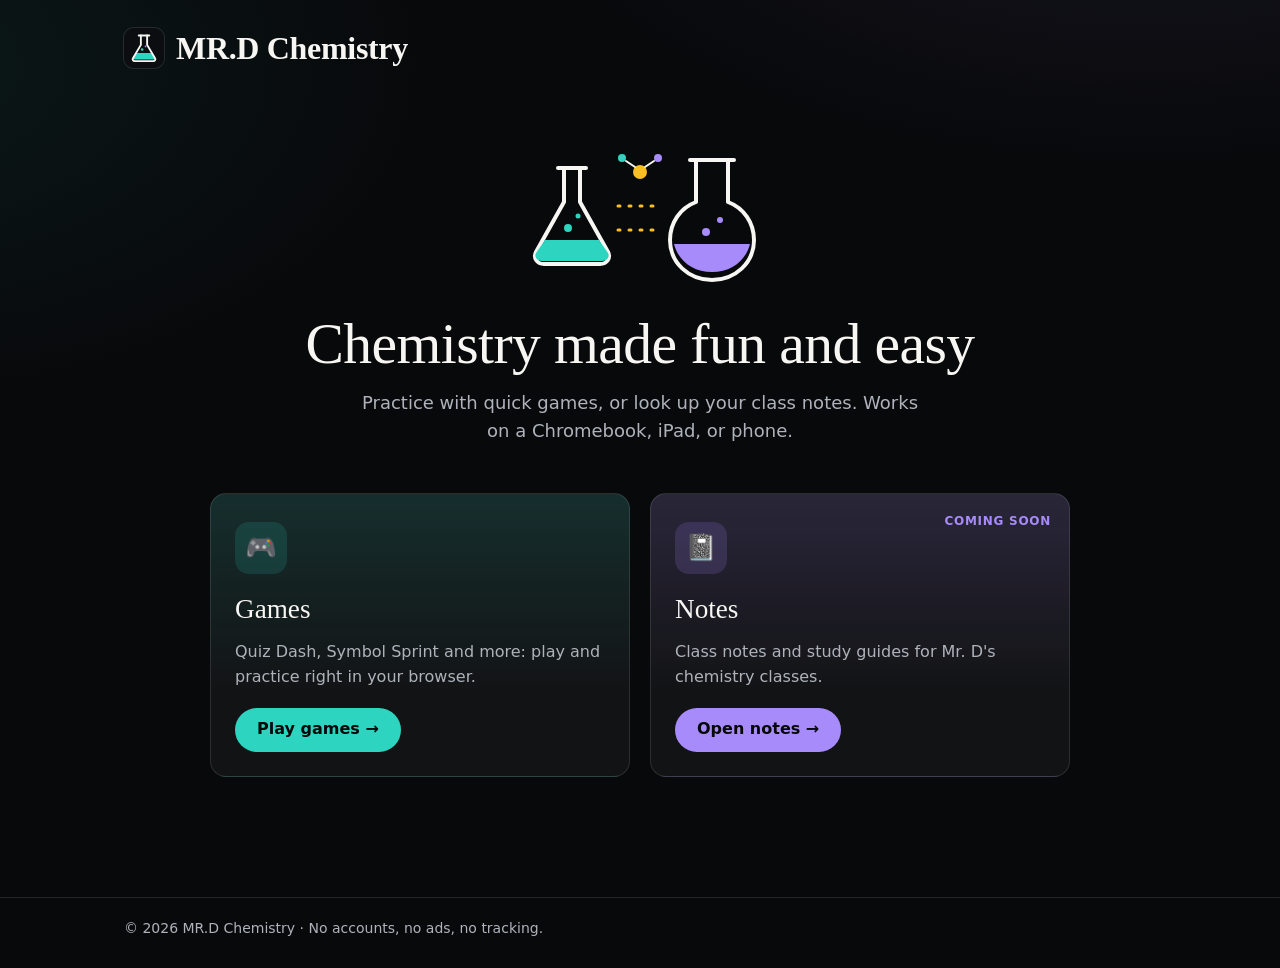
==== index.html @ c477f2f8 "Add mrdchemistry.com homepage with Games and Notes buttons Replaces the GoDaddy free site: same "Che" ====
<!doctype html>
<html lang="en">
<head>
  <meta charset="utf-8">
  <meta name="viewport" content="width=device-width, initial-scale=1">
  <meta http-equiv="Content-Security-Policy" content="default-src 'self'; script-src 'none'; style-src 'self'; img-src 'self'; font-src 'none'; connect-src 'none'; object-src 'none'; base-uri 'none'; form-action 'none'">
  <title>MR.D Chemistry</title>
  <meta name="description" content="MR.D Chemistry — chemistry made fun and easy. Practice games and class notes for Mr. D's students.">
  <meta name="theme-color" content="#08090b">
  <link rel="icon" href="assets/favicon.svg" type="image/svg+xml">
  <link rel="stylesheet" href="assets/site.css">
  <link rel="stylesheet" href="assets/home.css">
</head>
<body>
  <header class="site-header">
    <div class="wrap site-header-inner">
      <h1 class="brand">
        <img class="brand-mark" src="assets/favicon.svg" alt="" width="40" height="40">
        <span>MR.D Chemistry</span>
      </h1>
    </div>
  </header>

  <main id="main" class="wrap">
    <section class="hero" aria-labelledby="hero-title">
      <img class="hero-art" src="assets/hero.svg" alt="" width="280" height="160">
      <h2 id="hero-title">Chemistry made fun and easy</h2>
      <p class="lead">Practice with quick games, or look up your class notes. Works on a Chromebook, iPad, or phone.</p>
    </section>

    <ul class="paths" aria-label="Choose where to go">
      <li>
        <a class="path path--games" href="https://games.mrdchemistry.com/">
          <span class="path-icon" aria-hidden="true">🎮</span>
          <span class="path-title">Games</span>
          <span class="path-blurb">Quiz Dash, Symbol Sprint and more: play and practice right in your browser.</span>
          <span class="path-cta" aria-hidden="true">Play games →</span>
        </a>
      </li>
      <li>
        <a class="path path--notes" href="https://notes.mrdchemistry.com/">
          <span class="path-tag">Coming soon</span>
          <span class="path-icon" aria-hidden="true">📓</span>
          <span class="path-title">Notes</span>
          <span class="path-blurb">Class notes and study guides for Mr. D's chemistry classes.</span>
          <span class="path-cta" aria-hidden="true">Open notes →</span>
        </a>
      </li>
    </ul>
  </main>

  <footer class="site-footer">
    <div class="wrap">
      <p>© 2026 MR.D Chemistry · No accounts, no ads, no tracking.</p>
    </div>
  </footer>
</body>
</html>
---- assets/site.css ----
/*
  Mr. D's Chemistry Games — shared styles
  Used by the home page and every game page.
  Colours live in the :root block below; change them there and the whole site follows.
*/

:root {
  color-scheme: dark;

  /* Surfaces */
  --bg: #08090b;
  --bg-raised: #111418;
  --glass: rgba(255, 255, 255, 0.045);
  --glass-strong: rgba(255, 255, 255, 0.075);
  --line: rgba(255, 255, 255, 0.11);
  --line-strong: rgba(255, 255, 255, 0.2);

  /* Text */
  --text: #f7f6f3;
  --muted: #aeb3bb;
  --on-accent: #06080a;

  /* Chemistry accents */
  --teal: #2dd4bf;
  --teal-soft: rgba(45, 212, 191, 0.14);
  --amber: #fbbf24;
  --amber-soft: rgba(251, 191, 36, 0.14);
  --violet: #a78bfa;
  --violet-soft: rgba(167, 139, 250, 0.16);

  /* Feedback */
  --good: #34d399;
  --good-soft: rgba(52, 211, 153, 0.16);
  --bad: #fb7185;
  --bad-soft: rgba(251, 113, 133, 0.16);
  --focus: #fde68a;

  /* Shape and type */
  --radius: 16px;
  --radius-sm: 10px;
  --gutter: 16px;
  --maxw: 1080px;
  --serif: Georgia, "Times New Roman", Times, serif;
  --sans: system-ui, -apple-system, "Segoe UI", Roboto, "Helvetica Neue", Arial, sans-serif;
}

*,
*::before,
*::after {
  box-sizing: border-box;
}

[hidden] {
  display: none !important;
}

html {
  -webkit-text-size-adjust: 100%;
  text-size-adjust: 100%;
}

body {
  margin: 0;
  min-height: 100vh;
  min-height: 100svh; /* phones/iPads: the height with the browser toolbar showing, so short pages don't scroll */
  display: flex;
  flex-direction: column;
  background-color: var(--bg);
  background-image:
    radial-gradient(60rem 32rem at 90% -12rem, rgba(167, 139, 250, 0.10), transparent 70%),
    radial-gradient(50rem 30rem at -10% 4rem, rgba(45, 212, 191, 0.08), transparent 70%);
  background-repeat: no-repeat;
  color: var(--text);
  font-family: var(--sans);
  font-size: 1rem;
  line-height: 1.55;
  overflow-wrap: break-word;
}

h1,
h2,
h3 {
  font-family: var(--serif);
  font-weight: 700;
  line-height: 1.15;
  letter-spacing: -0.01em;
  margin: 0 0 0.5em;
}

p {
  margin: 0 0 1em;
}

a {
  color: var(--teal);
  text-underline-offset: 0.18em;
}

a:hover {
  color: #5eead4;
}

img,
svg {
  max-width: 100%;
}

:focus-visible {
  outline: 3px solid var(--focus);
  outline-offset: 3px;
}

.sr-only {
  position: absolute !important;
  width: 1px;
  height: 1px;
  padding: 0;
  margin: -1px;
  overflow: hidden;
  clip: rect(0, 0, 0, 0);
  white-space: nowrap;
  border: 0;
}

.wrap {
  width: 100%;
  max-width: var(--maxw);
  margin-left: auto;
  margin-right: auto;
  padding-left: var(--gutter);
  padding-right: var(--gutter);
}

/* ---------- Header ---------- */

.site-header {
  padding: 20px 0 8px;
}

.site-header-inner {
  display: flex;
  flex-wrap: wrap;
  align-items: center;
  justify-content: space-between;
  gap: 8px 20px;
}

.brand {
  display: flex;
  align-items: center;
  gap: 12px;
  margin: 0;
  font-family: var(--serif);
  font-size: clamp(1.4rem, 1.1rem + 1.6vw, 2rem);
  font-weight: 700;
  line-height: 1.15;
  color: var(--text);
  text-decoration: none;
}

.brand-mark {
  flex: none;
  width: 40px;
  height: 40px;
  border-radius: 10px;
  box-shadow: 0 0 0 1px var(--line);
}

.brand--small {
  font-size: 1rem;
  gap: 8px;
}

.brand--small .brand-mark {
  width: 28px;
  height: 28px;
  border-radius: 7px;
}

.header-link {
  display: inline-flex;
  align-items: center;
  min-height: 44px;
  font-size: 0.9375rem;
  color: var(--muted);
  text-decoration: none;
}

.header-link:hover {
  color: var(--text);
  text-decoration: underline;
}

/* ---------- Main + intro ---------- */

main {
  flex: 1 0 auto;
}

.intro {
  padding: 20px 0 28px;
  max-width: 40rem;
}

.eyebrow {
  margin: 0 0 6px;
  font-size: 0.8125rem;
  font-weight: 600;
  letter-spacing: 0.12em;
  text-transform: uppercase;
  color: var(--amber);
}

.lead {
  font-size: 1.125rem;
  color: var(--muted);
  margin: 0;
}

/* ---------- Buttons ---------- */

.btn {
  display: inline-flex;
  align-items: center;
  justify-content: center;
  gap: 8px;
  min-height: 44px;
  padding: 10px 20px;
  border: 1px solid transparent;
  border-radius: 999px;
  font: inherit;
  font-weight: 700;
  line-height: 1.2;
  text-align: center;
  text-decoration: none;
  cursor: pointer;
  touch-action: manipulation;
  -webkit-tap-highlight-color: transparent;
  transition: background-color 0.15s ease, border-color 0.15s ease, color 0.15s ease, transform 0.08s ease;
}

.btn:active {
  transform: translateY(1px);
}

.btn-primary {
  background: var(--teal);
  color: var(--on-accent);
}

.btn-primary:hover {
  background: #5eead4;
  color: var(--on-accent);
}

.btn-ghost {
  background: var(--glass);
  border-color: var(--line-strong);
  color: var(--text);
}

.btn-ghost:hover {
  background: var(--glass-strong);
  border-color: rgba(255, 255, 255, 0.35);
  color: var(--text);
}

.btn-lg {
  min-height: 52px;
  padding: 12px 32px;
  font-size: 1.125rem;
}

.btn-sm {
  min-height: 36px;
  padding: 6px 14px;
  font-size: 0.875rem;
}

/* ---------- Glass panel (shared by cards and games) ---------- */

.panel {
  position: relative;
  background:
    linear-gradient(180deg, rgba(255, 255, 255, 0.06), rgba(255, 255, 255, 0.02) 40%, rgba(255, 255, 255, 0.015));
  border: 1px solid var(--line);
  border-radius: var(--radius);
  box-shadow: inset 0 1px 0 rgba(255, 255, 255, 0.06), 0 18px 40px rgba(0, 0, 0, 0.35);
}

/* ---------- Game cards (home page) ---------- */

.game-grid {
  list-style: none;
  margin: 0;
  padding: 0;
  display: grid;
  grid-template-columns: repeat(auto-fill, minmax(min(100%, 260px), 1fr));
  gap: 16px;
}

.card {
  --accent: var(--teal);
  --accent-soft: var(--teal-soft);
  position: relative;
  display: flex;
  flex-direction: column;
  gap: 12px;
  padding: 20px;
  overflow: hidden;
  background:
    radial-gradient(120% 70% at 50% 125%, var(--accent-soft), transparent 70%),
    linear-gradient(180deg, rgba(255, 255, 255, 0.06), rgba(255, 255, 255, 0.015));
  border: 1px solid var(--line);
  border-radius: var(--radius);
  box-shadow: inset 0 1px 0 rgba(255, 255, 255, 0.06), 0 14px 32px rgba(0, 0, 0, 0.3);
  transition: border-color 0.2s ease, transform 0.2s ease;
}

/* thin "meniscus" line of colour along the top edge */
.card::before {
  content: "";
  position: absolute;
  top: 0;
  left: 20px;
  right: 20px;
  height: 2px;
  border-radius: 2px;
  background: linear-gradient(90deg, transparent, var(--accent), transparent);
  opacity: 0.7;
}

.card[data-accent="amber"] {
  --accent: var(--amber);
  --accent-soft: var(--amber-soft);
}

.card[data-accent="violet"] {
  --accent: var(--violet);
  --accent-soft: var(--violet-soft);
}

.card-icon {
  display: grid;
  place-items: center;
  width: 52px;
  height: 52px;
  border-radius: 14px;
  background: var(--accent-soft);
  border: 1px solid var(--line-strong);
  font-size: 28px;
  line-height: 1;
}

.card-title {
  margin: 4px 0 0;
  font-size: 1.375rem;
}

.card-blurb {
  margin: 0;
  color: var(--muted);
}

.card-actions {
  margin-top: auto;
  padding-top: 8px;
}

.card .btn-play {
  background: var(--accent);
  color: var(--on-accent);
}

/* Only on devices that really hover (mouse/trackpad): phones and iPads keep
   :hover stuck on whatever was tapped last. */
@media (hover: hover) {
  .card[data-status="ready"]:hover {
    border-color: var(--accent);
    transform: translateY(-2px);
  }

  .card .btn-play:hover {
    background: var(--text);
    color: var(--on-accent);
  }
}

/* No transform while pressed: a transform would shrink the card-sized ::after
   overlay below down to the button mid-click, so clicks on the card body would
   be lost. Show the press with a shadow instead. */
.card .btn-play:active {
  transform: none;
  box-shadow: inset 0 2px 6px rgba(0, 0, 0, 0.35);
}

/* make the whole card tappable, while the Play link stays the one real link */
.card .btn-play::after {
  content: "";
  position: absolute;
  top: 0;
  right: 0;
  bottom: 0;
  left: 0;
  border-radius: var(--radius);
}

.card[data-status="coming-soon"] .card-icon {
  filter: grayscale(0.6);
  opacity: 0.85;
}

.badge {
  display: inline-flex;
  align-items: center;
  min-height: 36px;
  padding: 6px 14px;
  border: 1px dashed var(--line-strong);
  border-radius: 999px;
  font-size: 0.875rem;
  font-weight: 600;
  color: var(--muted);
}

.notice {
  padding: 20px;
  color: var(--muted);
}

/* ---------- Footer ---------- */

.site-footer {
  margin-top: 56px;
  border-top: 1px solid var(--line);
  padding: 20px 0 28px;
  font-size: 0.875rem;
  color: var(--muted);
}

.site-footer p {
  margin: 0;
}

kbd {
  display: inline-block;
  min-width: 1.6em;
  padding: 0 0.35em;
  border: 1px solid var(--line-strong);
  border-bottom-width: 2px;
  border-radius: 5px;
  background: var(--glass);
  font-family: var(--sans);
  font-size: 0.85em;
  line-height: 1.5;
  text-align: center;
}

@media (min-width: 720px) {
  :root {
    --gutter: 24px;
  }

  .site-header {
    padding-top: 28px;
  }

  .intro {
    padding: 28px 0 36px;
  }
}

@media (prefers-reduced-motion: reduce) {
  *,
  *::before,
  *::after {
    animation-duration: 0.01ms !important;
    animation-iteration-count: 1 !important;
    transition-duration: 0.01ms !important;
    scroll-behavior: auto !important;
  }

  .card[data-status="ready"]:hover,
  .btn:active {
    transform: none;
  }
}
---- assets/home.css ----
/* mrdchemistry.com landing page — layered on top of the shared site.css */

.hero {
  position: relative;
  padding: 56px 0 40px;
  text-align: center;
}
.hero-art {
  display: block;
  width: min(280px, 70vw);
  height: auto;
  margin: 0 auto 20px;
}
.hero h2 {
  font-family: var(--serif);
  font-weight: 400;
  font-size: clamp(2.2rem, 7vw, 3.6rem);
  line-height: 1.1;
  margin: 0 0 14px;
}
.hero .lead {
  max-width: 560px;
  margin: 0 auto;
}

.paths {
  display: grid;
  grid-template-columns: repeat(auto-fit, minmax(min(100%, 300px), 1fr));
  gap: 20px;
  max-width: 860px;
  margin: 8px auto 64px;
  padding: 0;
  list-style: none;
}
.path {
  --accent: var(--teal);
  --accent-soft: var(--teal-soft);
  position: relative;
  display: flex;
  flex-direction: column;
  gap: 10px;
  padding: 28px 24px 24px;
  border-radius: var(--radius);
  border: 1px solid var(--line);
  background: linear-gradient(180deg, var(--accent-soft), transparent 70%), var(--glass);
  color: var(--text);
  text-decoration: none;
  transition: border-color 0.15s ease, transform 0.15s ease;
}
.path--notes { --accent: var(--violet); --accent-soft: var(--violet-soft); }
.path-icon {
  display: grid;
  place-items: center;
  width: 52px;
  height: 52px;
  border-radius: 14px;
  background: var(--accent-soft);
  font-size: 1.6rem;
}
.path-title {
  font-family: var(--serif);
  font-size: 1.7rem;
  margin: 4px 0 0;
}
.path-blurb {
  color: var(--muted);
  margin: 0;
  line-height: 1.55;
}
.path-cta {
  display: inline-flex;
  align-items: center;
  align-self: flex-start;
  min-height: 44px;
  margin-top: 8px;
  padding: 0 22px;
  border-radius: 999px;
  background: var(--accent);
  color: var(--on-accent);
  font-weight: 700;
}
.path-tag {
  position: absolute;
  top: 18px;
  right: 18px;
  font-size: 0.75rem;
  font-weight: 700;
  letter-spacing: 0.06em;
  text-transform: uppercase;
  color: var(--accent);
}
.path:focus-visible { outline: 3px solid var(--focus); outline-offset: 4px; }
@media (hover: hover) {
  .path:hover { border-color: var(--accent); transform: translateY(-2px); }
}
@media (prefers-reduced-motion: reduce) {
  .path, .path:hover { transition: none; transform: none; }
}
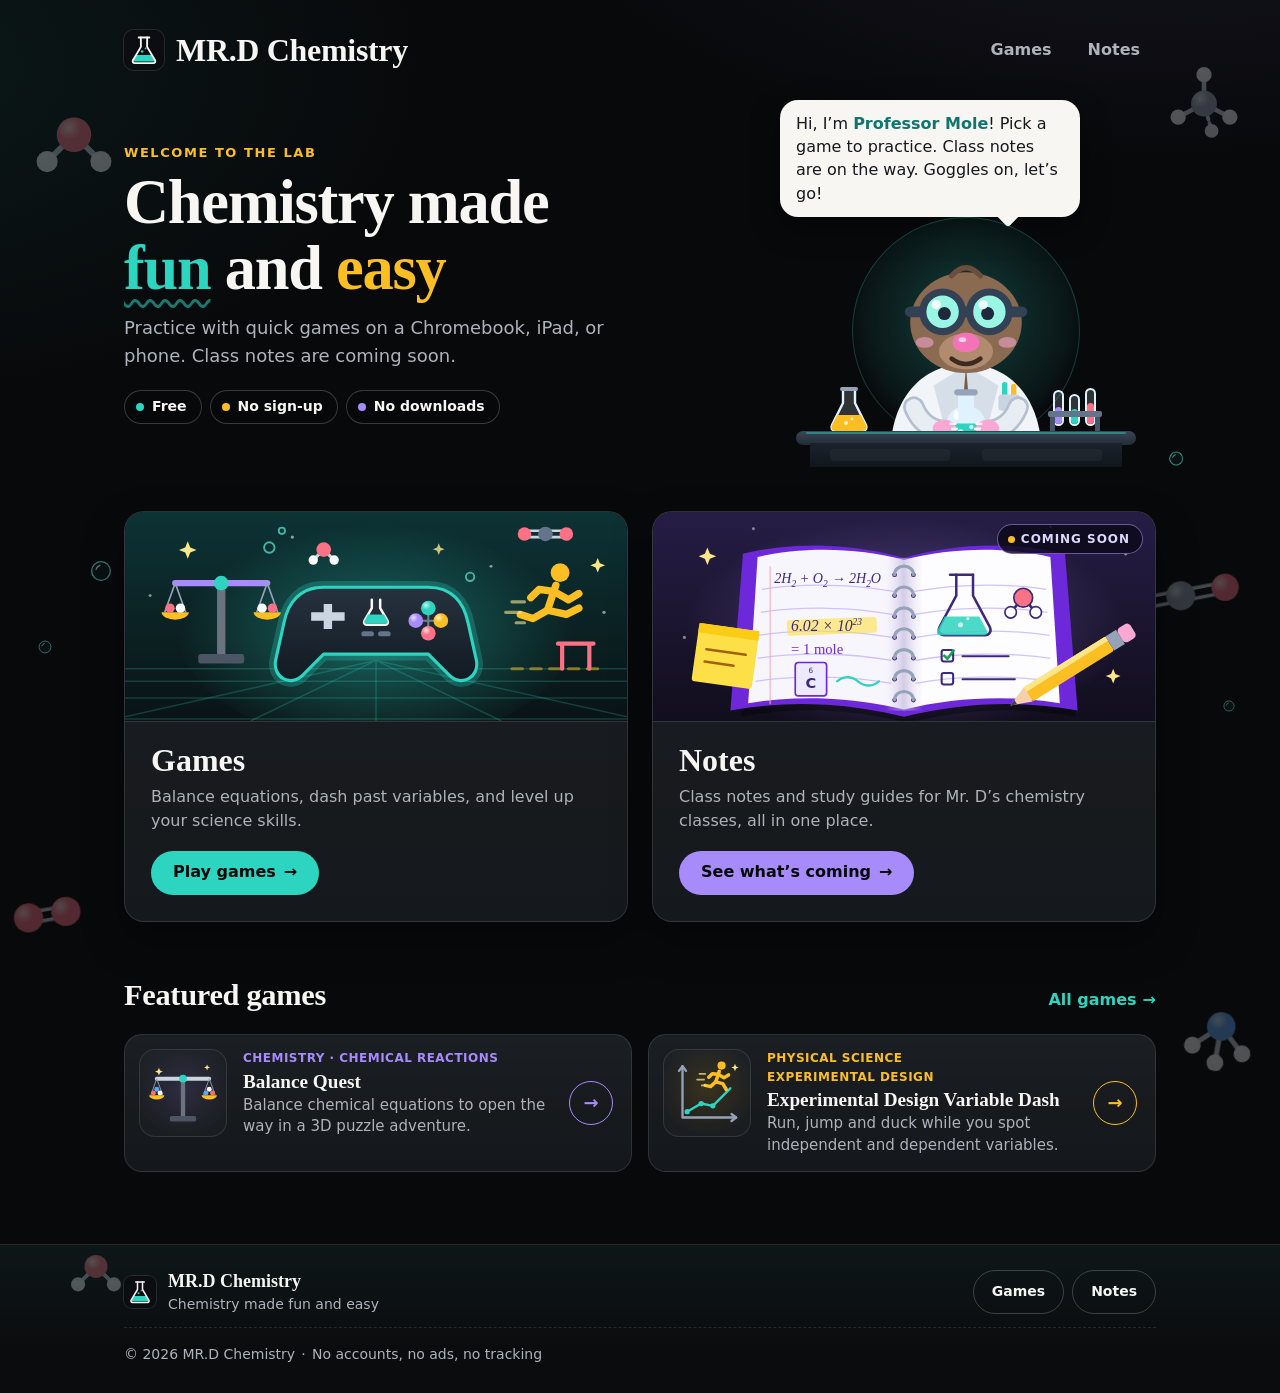
==== commit 4ad02b13: "Redesign homepage in a lively lab style Professor Mole as the site mascot with a welcome speech bubb" ====
--- a/index.html
+++ b/index.html
@@ -7,51 +7,185 @@
   <title>MR.D Chemistry</title>
   <meta name="description" content="MR.D Chemistry — chemistry made fun and easy. Practice games and class notes for Mr. D's students.">
   <meta name="theme-color" content="#08090b">
+  <meta name="color-scheme" content="dark">
   <link rel="icon" href="assets/favicon.svg" type="image/svg+xml">
   <link rel="stylesheet" href="assets/site.css">
   <link rel="stylesheet" href="assets/home.css">
 </head>
-<body>
+<body class="home">
+  <!-- Floating molecules and bubbles. Pure decoration: drawn once here, moved by CSS (assets/home.css). -->
+  <div class="lab-bg" aria-hidden="true">
+    <svg class="sprite" width="0" height="0" focusable="false">
+      <defs>
+        <radialGradient id="shine" cx="0.35" cy="0.3" r="0.7">
+          <stop offset="0" stop-color="#fff" stop-opacity="0.7"/>
+          <stop offset="0.5" stop-color="#fff" stop-opacity="0"/>
+        </radialGradient>
+        <symbol id="mol-h2o" viewBox="0 0 100 80">
+          <path d="M50 32 22 60M50 32l28 28" stroke="#cbd5e1" stroke-width="6" stroke-linecap="round"/>
+          <circle cx="50" cy="32" r="18" fill="#fb7185"/>
+          <circle cx="22" cy="60" r="11" fill="#f1f5f9"/>
+          <circle cx="78" cy="60" r="11" fill="#f1f5f9"/>
+          <g fill="url(#shine)"><circle cx="50" cy="32" r="18"/><circle cx="22" cy="60" r="11"/><circle cx="78" cy="60" r="11"/></g>
+        </symbol>
+        <symbol id="mol-co2" viewBox="0 0 150 50">
+          <path d="M22 19h106M22 31h106" stroke="#cbd5e1" stroke-width="4" stroke-linecap="round"/>
+          <circle cx="22" cy="25" r="16" fill="#fb7185"/>
+          <circle cx="75" cy="25" r="17" fill="#94a3b8"/>
+          <circle cx="128" cy="25" r="16" fill="#fb7185"/>
+          <g fill="url(#shine)"><circle cx="22" cy="25" r="16"/><circle cx="75" cy="25" r="17"/><circle cx="128" cy="25" r="16"/></g>
+        </symbol>
+        <symbol id="mol-ch4" viewBox="0 0 100 100">
+          <path d="M50 52V14M50 52 16 70M50 52l34 18" stroke="#cbd5e1" stroke-width="6" stroke-linecap="round"/>
+          <path d="M50 52l10 36" stroke="#cbd5e1" stroke-width="5" stroke-linecap="round" stroke-dasharray="4 5"/>
+          <circle cx="50" cy="52" r="17" fill="#94a3b8"/>
+          <circle cx="50" cy="14" r="10" fill="#f1f5f9"/>
+          <circle cx="16" cy="70" r="10" fill="#f1f5f9"/>
+          <circle cx="84" cy="70" r="10" fill="#f1f5f9"/>
+          <circle cx="60" cy="88" r="9" fill="#e2e8f0"/>
+          <g fill="url(#shine)"><circle cx="50" cy="52" r="17"/><circle cx="50" cy="14" r="10"/><circle cx="16" cy="70" r="10"/><circle cx="84" cy="70" r="10"/></g>
+        </symbol>
+        <symbol id="mol-o2" viewBox="0 0 100 50">
+          <path d="M30 19h40M30 31h40" stroke="#cbd5e1" stroke-width="4" stroke-linecap="round"/>
+          <circle cx="28" cy="25" r="17" fill="#fb7185"/>
+          <circle cx="72" cy="25" r="17" fill="#fb7185"/>
+          <g fill="url(#shine)"><circle cx="28" cy="25" r="17"/><circle cx="72" cy="25" r="17"/></g>
+        </symbol>
+        <symbol id="mol-nh3" viewBox="0 0 100 90">
+          <path d="M50 36 20 64M50 36v44M50 36l30 28" stroke="#cbd5e1" stroke-width="6" stroke-linecap="round"/>
+          <circle cx="50" cy="36" r="17" fill="#60a5fa"/>
+          <circle cx="20" cy="64" r="10" fill="#f1f5f9"/>
+          <circle cx="50" cy="80" r="10" fill="#f1f5f9"/>
+          <circle cx="80" cy="64" r="10" fill="#f1f5f9"/>
+          <g fill="url(#shine)"><circle cx="50" cy="36" r="17"/><circle cx="20" cy="64" r="10"/><circle cx="50" cy="80" r="10"/><circle cx="80" cy="64" r="10"/></g>
+        </symbol>
+        <symbol id="fizz" viewBox="0 0 40 40">
+          <circle cx="20" cy="20" r="17" fill="#2dd4bf" fill-opacity="0.08" stroke="#5eead4" stroke-width="2.5"/>
+          <path d="M11 17a10 10 0 0 1 7-7" fill="none" stroke="#fff" stroke-opacity="0.8" stroke-width="2.5" stroke-linecap="round"/>
+        </symbol>
+      </defs>
+    </svg>
+    <svg class="mol mol-1" viewBox="0 0 100 80"><use href="#mol-h2o"/></svg>
+    <svg class="mol mol-2" viewBox="0 0 150 50"><use href="#mol-co2"/></svg>
+    <svg class="mol mol-3" viewBox="0 0 100 100"><use href="#mol-ch4"/></svg>
+    <svg class="mol mol-4" viewBox="0 0 100 50"><use href="#mol-o2"/></svg>
+    <svg class="mol mol-5" viewBox="0 0 100 90"><use href="#mol-nh3"/></svg>
+    <svg class="mol mol-6" viewBox="0 0 100 80"><use href="#mol-h2o"/></svg>
+    <svg class="fizz fizz-1" viewBox="0 0 40 40"><use href="#fizz"/></svg>
+    <svg class="fizz fizz-2" viewBox="0 0 40 40"><use href="#fizz"/></svg>
+    <svg class="fizz fizz-3" viewBox="0 0 40 40"><use href="#fizz"/></svg>
+    <svg class="fizz fizz-4" viewBox="0 0 40 40"><use href="#fizz"/></svg>
+    <svg class="fizz fizz-5" viewBox="0 0 40 40"><use href="#fizz"/></svg>
+  </div>
+
   <header class="site-header">
     <div class="wrap site-header-inner">
       <h1 class="brand">
         <img class="brand-mark" src="assets/favicon.svg" alt="" width="40" height="40">
         <span>MR.D Chemistry</span>
       </h1>
+      <nav class="top-nav" aria-label="Site">
+        <a href="https://games.mrdchemistry.com/">Games</a>
+        <a href="https://notes.mrdchemistry.com/">Notes</a>
+      </nav>
     </div>
   </header>
 
   <main id="main" class="wrap">
     <section class="hero" aria-labelledby="hero-title">
-      <img class="hero-art" src="assets/hero.svg" alt="" width="280" height="160">
-      <h2 id="hero-title">Chemistry made fun and easy</h2>
-      <p class="lead">Practice with quick games, or look up your class notes. Works on a Chromebook, iPad, or phone.</p>
+      <div class="hero-text">
+        <p class="eyebrow">Welcome to the lab</p>
+        <h2 id="hero-title">Chemistry made <span class="fun">fun</span> and <span class="easy">easy</span></h2>
+        <p class="lead">Practice with quick games on a Chromebook, iPad, or phone. Class notes are coming soon.</p>
+        <ul class="chips" aria-label="Good to know">
+          <li>Free</li>
+          <li>No sign-up</li>
+          <li>No downloads</li>
+        </ul>
+      </div>
+
+      <figure class="mascot">
+        <figcaption class="say">
+          Hi, I’m <strong>Professor Mole</strong>! Pick a game to practice. Class notes are on the way. Goggles on, let’s go!
+        </figcaption>
+        <div class="mascot-stage">
+          <img class="mole" src="assets/professor-mole.svg" alt="Professor Mole, a friendly mole in lab goggles and a lab coat, holding a flask" width="120" height="120">
+          <img class="bench" src="assets/lab-bench.svg" alt="" width="340" height="84">
+        </div>
+      </figure>
     </section>
 
-    <ul class="paths" aria-label="Choose where to go">
+    <ul class="doors" aria-label="Where to next?">
       <li>
-        <a class="path path--games" href="https://games.mrdchemistry.com/">
-          <span class="path-icon" aria-hidden="true">🎮</span>
-          <span class="path-title">Games</span>
-          <span class="path-blurb">Quiz Dash, Symbol Sprint and more: play and practice right in your browser.</span>
-          <span class="path-cta" aria-hidden="true">Play games →</span>
+        <a class="door door--games" href="https://games.mrdchemistry.com/">
+          <span class="door-cover">
+            <img src="assets/cover-games.svg" alt="" width="480" height="200">
+          </span>
+          <span class="door-body">
+            <span class="door-title">Games</span>
+            <span class="door-blurb">Balance equations, dash past variables, and level up your science skills.</span>
+            <span class="door-cta" aria-hidden="true">Play games <span class="arrow">→</span></span>
+          </span>
         </a>
       </li>
       <li>
-        <a class="path path--notes" href="https://notes.mrdchemistry.com/">
-          <span class="path-tag">Coming soon</span>
-          <span class="path-icon" aria-hidden="true">📓</span>
-          <span class="path-title">Notes</span>
-          <span class="path-blurb">Class notes and study guides for Mr. D's chemistry classes.</span>
-          <span class="path-cta" aria-hidden="true">Open notes →</span>
+        <a class="door door--notes" href="https://notes.mrdchemistry.com/">
+          <span class="door-cover">
+            <img src="assets/cover-notes.svg" alt="" width="480" height="200">
+            <span class="door-tag">Coming soon</span>
+          </span>
+          <span class="door-body">
+            <span class="door-title">Notes</span>
+            <span class="door-blurb">Class notes and study guides for Mr. D’s chemistry classes, all in one place.</span>
+            <span class="door-cta" aria-hidden="true">See what’s coming <span class="arrow">→</span></span>
+          </span>
         </a>
       </li>
     </ul>
+
+    <section class="featured" aria-labelledby="featured-title">
+      <div class="featured-head">
+        <h2 id="featured-title">Featured games</h2>
+        <a class="see-all" href="https://games.mrdchemistry.com/">All games <span aria-hidden="true">→</span></a>
+      </div>
+      <ul class="feature-list">
+        <li>
+          <a class="feature feature--violet" href="https://games.mrdchemistry.com/games/balance-quest/">
+            <span class="feature-art"><img src="assets/great-scale.svg" alt="" width="128" height="120"></span>
+            <span class="feature-body">
+              <span class="feature-tag dot-list"><span>Chemistry</span><span>Chemical Reactions</span></span>
+              <span class="feature-title">Balance Quest</span>
+              <span class="feature-blurb">Balance chemical equations to open the way in a 3D puzzle adventure.</span>
+            </span>
+            <span class="feature-go" aria-hidden="true"><span class="arrow">→</span></span>
+          </a>
+        </li>
+        <li>
+          <a class="feature feature--amber" href="https://games.mrdchemistry.com/games/quiz-dash/">
+            <span class="feature-art"><img src="assets/variable-dash.svg" alt="" width="120" height="120"></span>
+            <span class="feature-body">
+              <span class="feature-tag dot-list"><span>Physical Science</span><span>Experimental Design</span></span>
+              <span class="feature-title">Experimental Design Variable Dash</span>
+              <span class="feature-blurb">Run, jump and duck while you spot independent and dependent variables.</span>
+            </span>
+            <span class="feature-go" aria-hidden="true"><span class="arrow">→</span></span>
+          </a>
+        </li>
+      </ul>
+    </section>
   </main>
 
   <footer class="site-footer">
-    <div class="wrap">
-      <p>© 2026 MR.D Chemistry · No accounts, no ads, no tracking.</p>
+    <div class="wrap footer-inner">
+      <p class="footer-brand">
+        <img class="brand-mark" src="assets/favicon.svg" alt="" width="32" height="32">
+        <span><strong>MR.D Chemistry</strong><br><span class="footer-tagline">Chemistry made fun and easy</span></span>
+      </p>
+      <nav class="footer-nav" aria-label="Footer">
+        <a href="https://games.mrdchemistry.com/">Games</a>
+        <a href="https://notes.mrdchemistry.com/">Notes</a>
+      </nav>
+      <p class="footer-legal dot-list"><span>© 2026 MR.D Chemistry</span><span>No accounts, no ads, no tracking</span></p>
     </div>
   </footer>
 </body>
--- a/assets/home.css
+++ b/assets/home.css
@@ -1,98 +1,1001 @@
-/* mrdchemistry.com landing page — layered on top of the shared site.css */
+/*
+  mrdchemistry.com landing page ("Lively Lab") — layered on top of the shared site.css.
+  Colours come from the tokens in site.css. Every animation here moves only
+  transform/opacity, and all of it switches off for prefers-reduced-motion.
+*/
+
+body.home {
+  position: relative;
+}
+
+.site-header,
+main,
+.site-footer {
+  position: relative;
+  z-index: 1;
+}
+
+/* ---------- Floating molecules + bubbles (behind everything) ---------- */
+
+.lab-bg {
+  position: absolute;
+  top: 0;
+  right: 0;
+  bottom: 0;
+  left: 0;
+  z-index: 0;
+  overflow: hidden;
+  pointer-events: none;
+}
+
+/* holds the shared <symbol>s; must not be display:none or the gradient breaks */
+.sprite {
+  position: absolute;
+  width: 0;
+  height: 0;
+  overflow: hidden;
+}
+
+.mol,
+.fizz {
+  position: absolute;
+  display: block;
+  height: auto;
+}
+
+.mol {
+  opacity: 0.3;
+  animation: drift-a 18s ease-in-out infinite;
+}
+
+.mol-1 { top: 104px; left: 2%; width: 96px; animation-duration: 19s; animation-delay: -4s; }
+.mol-2 { top: 560px; right: 1.5%; width: 128px; animation-name: drift-b; animation-duration: 23s; animation-delay: -9s; }
+.mol-3 { top: 64px; right: 3%; width: 76px; animation-name: drift-c; animation-duration: 21s; }
+.mol-4 { top: 880px; left: 1.5%; width: 86px; animation-name: drift-b; animation-duration: 17s; animation-delay: -6s; }
+.mol-5 { bottom: 300px; right: 2.5%; width: 84px; animation-duration: 25s; animation-delay: -12s; }
+.mol-6 { bottom: 96px; left: 5%; width: 64px; animation-name: drift-c; animation-duration: 20s; animation-delay: -3s; }
+
+.fizz {
+  width: 22px;
+  opacity: 0.5;
+  animation: rise 12s linear infinite;
+}
+
+.fizz-1 { top: 560px; left: 7%; animation-delay: -2s; }
+.fizz-2 { top: 640px; left: 3%; width: 14px; animation-duration: 10s; animation-delay: -7s; }
+.fizz-3 { top: 600px; right: 8%; width: 18px; animation-duration: 14s; animation-delay: -5s; }
+.fizz-4 { top: 700px; right: 3.5%; width: 12px; animation-duration: 9s; animation-delay: -1s; }
+.fizz-5 { top: 430px; right: 24%; width: 16px; animation-name: rise-short; animation-duration: 9s; animation-delay: -4s; }
+
+@keyframes drift-a {
+  0%, 100% { transform: translate(0, 0) rotate(0deg); }
+  50% { transform: translate(14px, -22px) rotate(10deg); }
+}
+
+@keyframes drift-b {
+  0%, 100% { transform: translate(0, 0) rotate(0deg); }
+  50% { transform: translate(-18px, 16px) rotate(-12deg); }
+}
+
+@keyframes drift-c {
+  0%, 100% { transform: translate(0, 0) rotate(0deg); }
+  33% { transform: translate(10px, 12px) rotate(7deg); }
+  66% { transform: translate(-8px, -12px) rotate(-6deg); }
+}
+
+@keyframes rise {
+  0% { transform: translate(0, 0) scale(0.7); opacity: 0; }
+  12% { opacity: 0.75; }
+  50% { transform: translate(10px, -210px) scale(0.9); }
+  85% { opacity: 0.55; }
+  100% { transform: translate(-4px, -420px) scale(1.1); opacity: 0; }
+}
+
+/* fizz from Professor Mole's bench: stops behind his speech bubble */
+@keyframes rise-short {
+  0% { transform: translate(0, 0) scale(0.7); opacity: 0; }
+  15% { opacity: 0.75; }
+  50% { transform: translate(-8px, -140px) scale(0.9); }
+  80% { opacity: 0.5; }
+  100% { transform: translate(4px, -280px) scale(1.05); opacity: 0; }
+}
+
+/* ---------- Header ---------- */
+
+.top-nav {
+  display: flex;
+  gap: 4px;
+}
+
+.top-nav a {
+  display: inline-flex;
+  align-items: center;
+  min-height: 44px;
+  padding: 0 16px;
+  border-radius: 999px;
+  color: var(--muted);
+  font-weight: 600;
+  text-decoration: none;
+}
+
+.top-nav a:hover {
+  color: var(--text);
+  background: var(--glass-strong);
+}
+
+/* ---------- Hero ---------- */
 
 .hero {
+  display: grid;
+  gap: 20px;
+  padding: 28px 0 32px;
+}
+
+.hero h2 {
+  margin: 0 0 14px;
+  font-size: clamp(2.3rem, 1.5rem + 3.4vw, 3.9rem);
+  line-height: 1.05;
+  letter-spacing: -0.02em;
+}
+
+.fun {
+  color: var(--teal);
+  text-decoration: underline wavy rgba(45, 212, 191, 0.55);
+  text-decoration-thickness: 3px;
+  text-underline-offset: 0.16em;
+}
+
+.easy {
+  color: var(--amber);
+}
+
+.hero .lead {
+  max-width: 34rem;
+  text-wrap: pretty;
+}
+
+.hero h2,
+.door-title,
+.feature-title {
+  text-wrap: balance;
+}
+
+.door-blurb,
+.feature-blurb {
+  text-wrap: pretty;
+}
+
+.chips {
+  display: flex;
+  flex-wrap: wrap;
+  gap: 8px;
+  margin: 20px 0 0;
+  padding: 0;
+  list-style: none;
+}
+
+.chips li {
+  display: inline-flex;
+  align-items: center;
+  gap: 8px;
+  padding: 5px 14px 5px 11px;
+  border: 1px solid var(--line-strong);
+  border-radius: 999px;
+  background: rgba(8, 9, 11, 0.6);
+  font-size: 0.875rem;
+  font-weight: 600;
+}
+
+.chips li::before {
+  content: "";
+  width: 8px;
+  height: 8px;
+  border-radius: 50%;
+  background: var(--teal);
+}
+
+.chips li:nth-child(2)::before { background: var(--amber); }
+.chips li:nth-child(3)::before { background: var(--violet); }
+
+/* ---------- Professor Mole ---------- */
+
+.mascot {
+  display: grid;
+  grid-template-columns: 148px minmax(0, 1fr);
+  grid-template-areas: "stage say";
+  align-items: center;
+  gap: 14px;
+  margin: 4px 0 0;
+}
+
+.mascot-stage {
+  grid-area: stage;
   position: relative;
-  padding: 56px 0 40px;
-  text-align: center;
-}
-.hero-art {
-  display: block;
-  width: min(280px, 70vw);
+  width: 148px;
+  height: 148px;
+}
+
+/* soft glowing "porthole" behind him */
+.mascot-stage::before {
+  content: "";
+  position: absolute;
+  left: 50%;
+  bottom: 18px;
+  width: 132px;
+  height: 132px;
+  margin-left: -66px;
+  border-radius: 50%;
+  background: radial-gradient(circle at 50% 45%, rgba(45, 212, 191, 0.28), rgba(45, 212, 191, 0.06) 62%, transparent 72%);
+  box-shadow: inset 0 0 0 1px rgba(45, 212, 191, 0.25);
+}
+
+.mole {
+  position: absolute;
+  z-index: 1;
+  left: 50%;
+  bottom: 4px;
+  width: 120px;
   height: auto;
-  margin: 0 auto 20px;
-}
-.hero h2 {
-  font-family: var(--serif);
-  font-weight: 400;
-  font-size: clamp(2.2rem, 7vw, 3.6rem);
-  line-height: 1.1;
-  margin: 0 0 14px;
-}
-.hero .lead {
-  max-width: 560px;
-  margin: 0 auto;
-}
-
-.paths {
+  margin-left: -60px;
+  transform-origin: 50% 100%;
+  animation: mole-bob 4.6s ease-in-out infinite;
+}
+
+/* he stands behind the bench, so the bottom of his coat is hidden */
+.bench {
+  position: absolute;
+  z-index: 2;
+  left: 0;
+  bottom: 0;
+  width: 100%;
+  height: auto;
+}
+
+.say {
+  grid-area: say;
+  position: relative;
+  padding: 12px 16px;
+  border-radius: 18px;
+  background: #f7f6f3;
+  color: #16181d;
+  font-size: 0.975rem;
+  line-height: 1.45;
+  box-shadow: 0 12px 30px rgba(0, 0, 0, 0.4);
+  text-wrap: pretty;
+  animation: say-pop 0.5s 0.4s cubic-bezier(0.2, 0.9, 0.3, 1.3) both;
+}
+
+.say strong {
+  color: #0f766e;
+}
+
+/* the speech-bubble tail (points left at Professor Mole on phones) */
+.say::after {
+  content: "";
+  position: absolute;
+  left: -7px;
+  top: 38%;
+  width: 16px;
+  height: 16px;
+  background: #f7f6f3;
+  border-radius: 3px;
+  transform: rotate(45deg);
+}
+
+@keyframes mole-bob {
+  0%, 100% { transform: translateY(0) rotate(0deg); }
+  50% { transform: translateY(-7px) rotate(-2deg); }
+}
+
+@keyframes say-pop {
+  from { opacity: 0; transform: translateY(8px) scale(0.94); }
+  to { opacity: 1; transform: none; }
+}
+
+/* ---------- Big Games / Notes cards ---------- */
+
+.doors {
   display: grid;
   grid-template-columns: repeat(auto-fit, minmax(min(100%, 300px), 1fr));
   gap: 20px;
-  max-width: 860px;
-  margin: 8px auto 64px;
+  margin: 8px 0 0;
   padding: 0;
   list-style: none;
 }
-.path {
+
+.doors > li {
+  display: flex;
+}
+
+.door {
   --accent: var(--teal);
-  --accent-soft: var(--teal-soft);
+  --accent-glow: rgba(45, 212, 191, 0.28);
   position: relative;
   display: flex;
   flex-direction: column;
-  gap: 10px;
-  padding: 28px 24px 24px;
-  border-radius: var(--radius);
+  width: 100%;
   border: 1px solid var(--line);
-  background: linear-gradient(180deg, var(--accent-soft), transparent 70%), var(--glass);
+  border-radius: 20px;
+  background: linear-gradient(180deg, rgba(255, 255, 255, 0.05), rgba(255, 255, 255, 0.015)), var(--bg-raised);
+  box-shadow: inset 0 1px 0 rgba(255, 255, 255, 0.06), 0 18px 40px rgba(0, 0, 0, 0.35);
   color: var(--text);
   text-decoration: none;
-  transition: border-color 0.15s ease, transform 0.15s ease;
-}
-.path--notes { --accent: var(--violet); --accent-soft: var(--violet-soft); }
-.path-icon {
-  display: grid;
-  place-items: center;
-  width: 52px;
-  height: 52px;
-  border-radius: 14px;
-  background: var(--accent-soft);
-  font-size: 1.6rem;
-}
-.path-title {
+  transition: transform 0.2s ease;
+}
+
+.door--notes {
+  --accent: var(--violet);
+  --accent-glow: rgba(167, 139, 250, 0.28);
+}
+
+/* accent ring + glow, faded in on hover (opacity only) */
+.door::after {
+  content: "";
+  position: absolute;
+  top: -1px;
+  right: -1px;
+  bottom: -1px;
+  left: -1px;
+  border-radius: 20px;
+  box-shadow: inset 0 0 0 2px var(--accent), 0 22px 50px -12px var(--accent-glow);
+  opacity: 0;
+  transition: opacity 0.2s ease;
+  pointer-events: none;
+}
+
+.door:hover {
+  color: var(--text);
+}
+
+.door-cover {
+  position: relative;
+  display: block;
+  overflow: hidden;
+  border-radius: 19px 19px 0 0;
+  aspect-ratio: 480 / 200;
+  background: #0b1416;
+}
+
+.door--notes .door-cover {
+  background: #15112a;
+}
+
+.door-cover img {
+  display: block;
+  width: 100%;
+  height: 100%;
+  transition: transform 0.35s ease;
+}
+
+.door-tag {
+  position: absolute;
+  top: 12px;
+  right: 12px;
+  display: inline-flex;
+  align-items: center;
+  gap: 6px;
+  padding: 5px 12px 5px 10px;
+  border: 1px solid rgba(167, 139, 250, 0.6);
+  border-radius: 999px;
+  background: rgba(13, 10, 26, 0.85);
+  color: #ddd6fe;
+  font-size: 0.75rem;
+  font-weight: 700;
+  letter-spacing: 0.08em;
+  text-transform: uppercase;
+}
+
+.door-tag::before {
+  content: "";
+  width: 7px;
+  height: 7px;
+  border-radius: 50%;
+  background: var(--amber);
+}
+
+.door-body {
+  display: flex;
+  flex: 1;
+  flex-direction: column;
+  gap: 6px;
+  padding: 18px 22px 22px;
+  border-top: 1px solid var(--line);
+}
+
+.door-title {
   font-family: var(--serif);
-  font-size: 1.7rem;
-  margin: 4px 0 0;
-}
-.path-blurb {
+  font-size: 1.75rem;
+  font-weight: 700;
+  line-height: 1.15;
+}
+
+.door-blurb {
+  margin-bottom: 12px;
   color: var(--muted);
-  margin: 0;
-  line-height: 1.55;
-}
-.path-cta {
+  line-height: 1.5;
+}
+
+.door-cta {
   display: inline-flex;
   align-items: center;
   align-self: flex-start;
+  gap: 8px;
   min-height: 44px;
-  margin-top: 8px;
+  margin-top: auto;
   padding: 0 22px;
   border-radius: 999px;
   background: var(--accent);
   color: var(--on-accent);
   font-weight: 700;
 }
-.path-tag {
+
+.arrow {
+  display: inline-block;
+  transition: transform 0.2s ease;
+}
+
+.door:focus-visible,
+.feature:focus-visible {
+  outline: 3px solid var(--focus);
+  outline-offset: 4px;
+}
+
+/* ---------- Featured games ---------- */
+
+.featured {
+  margin-top: 56px;
+}
+
+.featured-head {
+  display: flex;
+  flex-wrap: wrap;
+  align-items: baseline;
+  justify-content: space-between;
+  gap: 4px 16px;
+  margin-bottom: 12px;
+}
+
+.featured-head h2 {
+  margin: 0;
+  font-size: clamp(1.5rem, 1.2rem + 1vw, 1.9rem);
+}
+
+.see-all {
+  display: inline-flex;
+  align-items: center;
+  gap: 6px;
+  min-height: 44px;
+  font-weight: 700;
+  text-decoration: none;
+}
+
+.see-all:hover {
+  text-decoration: underline;
+}
+
+.feature-list {
+  display: grid;
+  grid-template-columns: repeat(auto-fit, minmax(min(100%, 420px), 1fr));
+  gap: 16px;
+  margin: 0;
+  padding: 0;
+  list-style: none;
+}
+
+.feature-list > li {
+  display: flex;
+}
+
+.feature {
+  --accent: var(--teal);
+  --accent-soft: var(--teal-soft);
+  position: relative;
+  display: grid;
+  grid-template-columns: 72px minmax(0, 1fr);
+  align-items: start; /* side-by-side cards: tags and titles line up */
+  gap: 14px;
+  width: 100%;
+  padding: 14px;
+  border: 1px solid var(--line);
+  border-radius: 18px;
+  background: linear-gradient(180deg, rgba(255, 255, 255, 0.045), rgba(255, 255, 255, 0.012)), var(--bg-raised);
+  color: var(--text);
+  text-decoration: none;
+  transition: transform 0.2s ease;
+}
+
+.feature--violet {
+  --accent: var(--violet);
+  --accent-soft: var(--violet-soft);
+}
+
+.feature--amber {
+  --accent: var(--amber);
+  --accent-soft: var(--amber-soft);
+}
+
+.feature::after {
+  content: "";
   position: absolute;
-  top: 18px;
-  right: 18px;
+  top: -1px;
+  right: -1px;
+  bottom: -1px;
+  left: -1px;
+  border-radius: 18px;
+  box-shadow: inset 0 0 0 2px var(--accent);
+  opacity: 0;
+  transition: opacity 0.2s ease;
+  pointer-events: none;
+}
+
+.feature:hover {
+  color: var(--text);
+}
+
+.feature-art {
+  display: grid;
+  place-items: center;
+  width: 72px;
+  height: 72px;
+  border: 1px solid var(--line);
+  border-radius: 16px;
+  background: radial-gradient(circle at 50% 45%, var(--accent-soft), rgba(255, 255, 255, 0.02) 75%);
+}
+
+.feature-art img {
+  display: block;
+  width: 58px;
+  height: auto;
+}
+
+.feature-body {
+  display: flex;
+  flex-direction: column;
+  gap: 2px;
+  min-width: 0;
+}
+
+.feature-tag {
+  color: var(--accent);
   font-size: 0.75rem;
   font-weight: 700;
-  letter-spacing: 0.06em;
+  letter-spacing: 0.04em;
   text-transform: uppercase;
-  color: var(--accent);
-}
-.path:focus-visible { outline: 3px solid var(--focus); outline-offset: 4px; }
-@media (hover: hover) {
-  .path:hover { border-color: var(--accent); transform: translateY(-2px); }
-}
+}
+
+.feature-title {
+  font-family: var(--serif);
+  font-size: 1.2rem;
+  font-weight: 700;
+  line-height: 1.2;
+}
+
+.feature-blurb {
+  color: var(--muted);
+  font-size: 0.9375rem;
+  line-height: 1.45;
+}
+
+.feature-go {
+  display: none;
+  align-self: center;
+}
+
+/* ---------- Footer ---------- */
+
+.site-footer {
+  margin-top: 72px;
+  padding: 0;
+  border-top: 1px solid var(--line);
+  background: linear-gradient(180deg, rgba(45, 212, 191, 0.05), transparent 70%), rgba(255, 255, 255, 0.015);
+}
+
+.footer-inner {
+  display: flex;
+  flex-wrap: wrap;
+  align-items: center;
+  justify-content: space-between;
+  gap: 12px 24px;
+  padding-top: 24px;
+  padding-bottom: 28px;
+}
+
+.footer-brand {
+  display: flex;
+  align-items: center;
+  gap: 12px;
+  color: var(--text);
+  font-size: 1rem;
+  line-height: 1.35;
+}
+
+.footer-brand .brand-mark {
+  width: 32px;
+  height: 32px;
+  border-radius: 8px;
+}
+
+.footer-brand strong {
+  font-family: var(--serif);
+  font-size: 1.125rem;
+}
+
+.footer-tagline {
+  color: var(--muted);
+  font-size: 0.875rem;
+}
+
+.footer-nav {
+  display: flex;
+  gap: 8px;
+}
+
+.footer-nav a {
+  display: inline-flex;
+  align-items: center;
+  min-height: 44px;
+  padding: 0 18px;
+  border: 1px solid var(--line-strong);
+  border-radius: 999px;
+  color: var(--text);
+  font-weight: 600;
+  text-decoration: none;
+}
+
+.footer-nav a:hover {
+  background: var(--glass-strong);
+  color: var(--text);
+}
+
+.footer-legal {
+  flex-basis: 100%;
+  padding-top: 16px;
+  border-top: 1px dashed var(--line);
+  color: var(--muted);
+  font-size: 0.875rem;
+}
+
+/* ---------- "A · B" lists (feature tags, footer line) ----------
+   The dot is drawn in the gap before each item. When the line wraps, the
+   dot in front of the first item on the new line lands outside the box and
+   is clipped, so no line starts or ends with a stray "·". */
+
+.dot-list {
+  display: flex;
+  flex-wrap: wrap;
+  column-gap: 1.2em;
+  overflow: hidden;
+}
+
+.dot-list > span {
+  white-space: nowrap;
+}
+
+.dot-list > span + span::before {
+  content: "·";
+  content: "·" / "";
+  display: inline-block;
+  width: 1.2em;
+  margin-left: -1.2em;
+  text-align: center;
+}
+
+/* ---------- Hover lift: only on devices that really hover ---------- */
+
+@media (hover: hover) and (pointer: fine) {
+  .door:hover,
+  .feature:hover {
+    transform: translateY(-4px);
+  }
+
+  .door:hover::after,
+  .feature:hover::after {
+    opacity: 1;
+  }
+
+  .door:hover .door-cover img {
+    transform: scale(1.04);
+  }
+
+  .door:hover .arrow,
+  .feature:hover .arrow {
+    transform: translateX(4px);
+  }
+}
+
+/* ---------- Layout by screen size ---------- */
+
+/* tablets and small laptops: the side margins are thin, so the molecules
+   peek in from the edges instead of sitting behind the words */
+@media (min-width: 720px) and (max-width: 1279px) {
+  .mol {
+    opacity: 0.22;
+  }
+
+  /* water floats in the open strip between the logo and the nav */
+  .mol-1 { top: 10px; left: 46%; width: 76px; }
+  .mol-2 { right: -54px; }
+  .mol-3 { top: 128px; right: -34px; width: 72px; }
+  .mol-4 { left: -36px; }
+  .mol-5 { right: -34px; }
+  .mol-6 { left: -22px; }
+
+  .fizz-1 { left: 5px; width: 16px; }
+  .fizz-2 { left: 3px; width: 12px; }
+  .fizz-3 { right: 5px; width: 16px; }
+  .fizz-4 { right: 3px; width: 12px; }
+}
+
+@media (max-width: 899px) {
+  .fizz-5 {
+    display: none;
+  }
+}
+
+/* 900-1279px: the Games/Notes cards fill the width right where CO2 would sit */
+@media (min-width: 900px) and (max-width: 1279px) {
+  .mol-2 {
+    display: none;
+  }
+}
+
+/* phones: keep only a few molecules, tucked into the corners */
+@media (max-width: 719px) {
+  /* Games and Notes stay on the first screen as two outlined pills
+     (beside the logo, or under it on narrow phones) */
+  .top-nav {
+    gap: 8px;
+  }
+
+  .top-nav a {
+    justify-content: center;
+    gap: 8px;
+    border: 1px solid var(--line-strong);
+    background: rgba(8, 9, 11, 0.6);
+    color: var(--text);
+  }
+
+  .top-nav a::before {
+    content: "";
+    width: 8px;
+    height: 8px;
+    border-radius: 50%;
+    background: var(--teal);
+  }
+
+  .top-nav a + a::before {
+    background: var(--violet);
+  }
+
+  .site-header-inner {
+    gap: 14px 20px;
+  }
+
+  .hero {
+    gap: 16px;
+    padding-top: 18px;
+    padding-bottom: 24px;
+  }
+
+  /* slimmer chips so all three fit on one line from 340px up */
+  .chips {
+    gap: 6px;
+    margin-top: 16px;
+  }
+
+  .chips li {
+    gap: 6px;
+    padding: 4px 11px 4px 9px;
+    font-size: 0.8125rem;
+  }
+
+  .chips li::before {
+    width: 7px;
+    height: 7px;
+  }
+
+  .mol {
+    opacity: 0.2;
+  }
+
+  /* water sits beside "fun and easy", clear of the nav pills */
+  .mol-1 { top: 196px; left: auto; right: -20px; width: 68px; }
+  .mol-6 { bottom: 150px; left: auto; right: -14px; width: 60px; }
+
+  /* the 16px gutters leave no clear spot for these: they would only show
+     as a grey edge behind the cards */
+  .mol-2,
+  .mol-3,
+  .mol-4,
+  .mol-5,
+  .fizz-3,
+  .fizz-5 {
+    display: none;
+  }
+
+  .fizz-1 { top: 520px; left: 1px; width: 14px; }
+  .fizz-2 { top: 600px; left: auto; right: 1px; }
+  .fizz-4 { top: 700px; right: 2px; }
+
+  .feature-tag {
+    letter-spacing: 0.02em;
+  }
+}
+
+@media (max-width: 559px) {
+  .top-nav {
+    display: grid;
+    grid-template-columns: 1fr 1fr;
+    width: 100%;
+  }
+
+  .feature {
+    grid-template-columns: 60px minmax(0, 1fr);
+    gap: 12px;
+  }
+
+  .feature-art {
+    width: 60px;
+    height: 60px;
+    border-radius: 14px;
+  }
+
+  .feature-art img {
+    width: 48px;
+  }
+}
+
+/* large phones: the nav fits beside the logo, so the headline sits higher */
+@media (min-width: 560px) and (max-width: 719px) {
+  .mol-1 { top: 128px; }
+}
+
+@media (min-width: 560px) {
+  .mascot {
+    grid-template-columns: 200px minmax(0, 1fr);
+    gap: 18px;
+  }
+
+  .mascot-stage {
+    width: 200px;
+    height: 196px;
+  }
+
+  .mascot-stage::before {
+    bottom: 26px;
+    width: 176px;
+    height: 176px;
+    margin-left: -88px;
+  }
+
+  .mole {
+    bottom: 6px;
+    width: 160px;
+    margin-left: -80px;
+  }
+
+  .say {
+    max-width: 24rem;
+    font-size: 1.0625rem;
+  }
+
+  .feature {
+    grid-template-columns: 88px minmax(0, 1fr) auto;
+    gap: 16px;
+    padding: 14px 18px 14px 14px;
+  }
+
+  .feature-art {
+    width: 88px;
+    height: 88px;
+  }
+
+  .feature-art img {
+    width: 70px;
+  }
+
+  .feature-go {
+    display: inline-grid;
+    place-items: center;
+    width: 44px;
+    height: 44px;
+    border: 1px solid var(--accent);
+    border-radius: 50%;
+    color: var(--accent);
+    font-size: 1.125rem;
+    font-weight: 700;
+  }
+}
+
+/* laptops and up: text left, Professor Mole right */
+@media (min-width: 900px) {
+  .hero {
+    grid-template-columns: minmax(0, 1fr) 380px;
+    align-items: center;
+    gap: 32px;
+    padding: 20px 0 36px;
+  }
+
+  .mascot {
+    grid-template-columns: 1fr;
+    grid-template-areas:
+      "say"
+      "stage";
+    justify-items: center;
+    gap: 6px;
+    margin: 0;
+  }
+
+  .mascot-stage {
+    width: 340px;
+    height: 244px;
+  }
+
+  .mascot-stage::before {
+    bottom: 22px;
+    width: 228px;
+    height: 228px;
+    margin-left: -114px;
+  }
+
+  .mole {
+    bottom: 13px;
+    width: 216px;
+    margin-left: -108px;
+  }
+
+  .say {
+    justify-self: start;
+    max-width: 300px;
+    margin-left: 4px;
+    font-size: 1rem;
+  }
+
+  /* tail points down at his goggles */
+  .say::after {
+    left: auto;
+    right: 64px;
+    top: auto;
+    bottom: -7px;
+  }
+
+  .doors {
+    gap: 24px;
+  }
+
+  .door-body {
+    padding: 20px 26px 26px;
+  }
+
+  .door-title {
+    font-size: 2rem;
+  }
+}
+
+/* ---------- Reduced motion: everything holds still ---------- */
+
 @media (prefers-reduced-motion: reduce) {
-  .path, .path:hover { transition: none; transform: none; }
-}
+  .mol,
+  .fizz,
+  .mole,
+  .say {
+    animation: none !important;
+  }
+
+  .door,
+  .feature,
+  .door-cover img,
+  .arrow,
+  .door::after,
+  .feature::after {
+    transition: none !important;
+  }
+
+  .door:hover,
+  .feature:hover,
+  .door:hover .door-cover img,
+  .door:hover .arrow,
+  .feature:hover .arrow {
+    transform: none !important;
+  }
+}
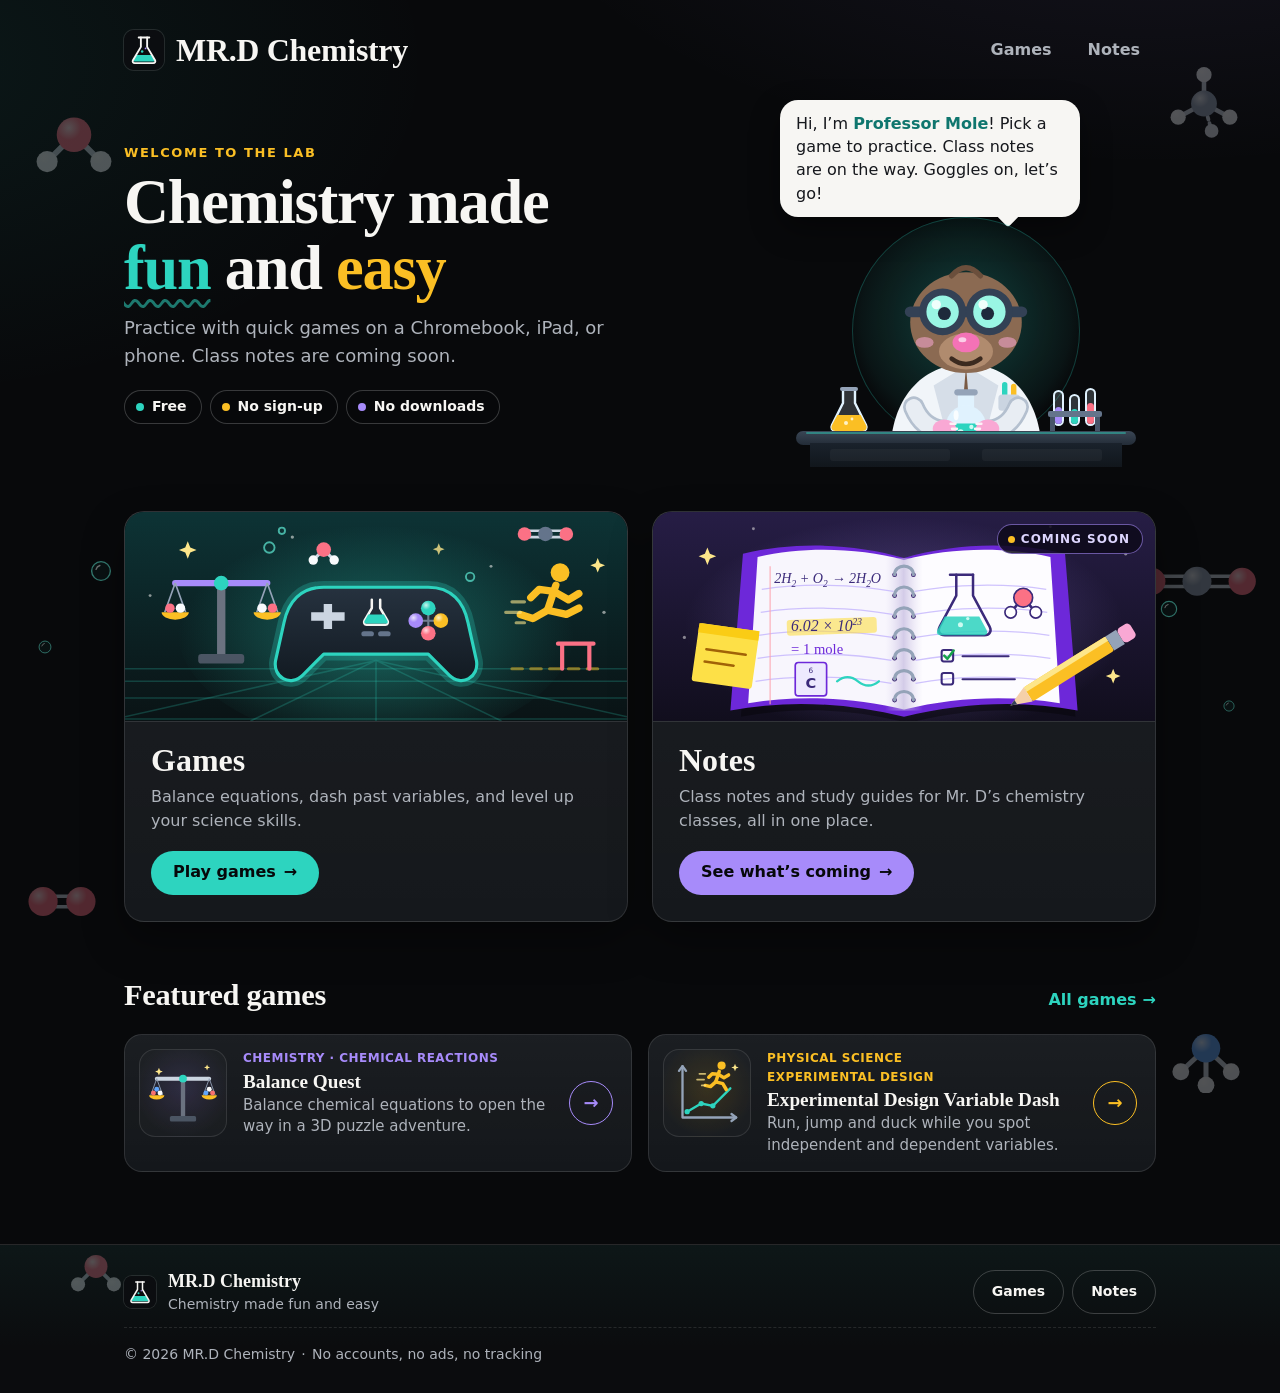
==== commit 074f3a6a: "Version the homepage stylesheet links Browsers keep GitHub Pages files for 10 minutes, so a returnin" ====
--- a/index.html
+++ b/index.html
@@ -9,8 +9,8 @@
   <meta name="theme-color" content="#08090b">
   <meta name="color-scheme" content="dark">
   <link rel="icon" href="assets/favicon.svg" type="image/svg+xml">
-  <link rel="stylesheet" href="assets/site.css">
-  <link rel="stylesheet" href="assets/home.css">
+  <link rel="stylesheet" href="assets/site.css?v=20261014">
+  <link rel="stylesheet" href="assets/home.css?v=20261014">
 </head>
 <body class="home">
   <!-- Floating molecules and bubbles. Pure decoration: drawn once here, moved by CSS (assets/home.css). -->
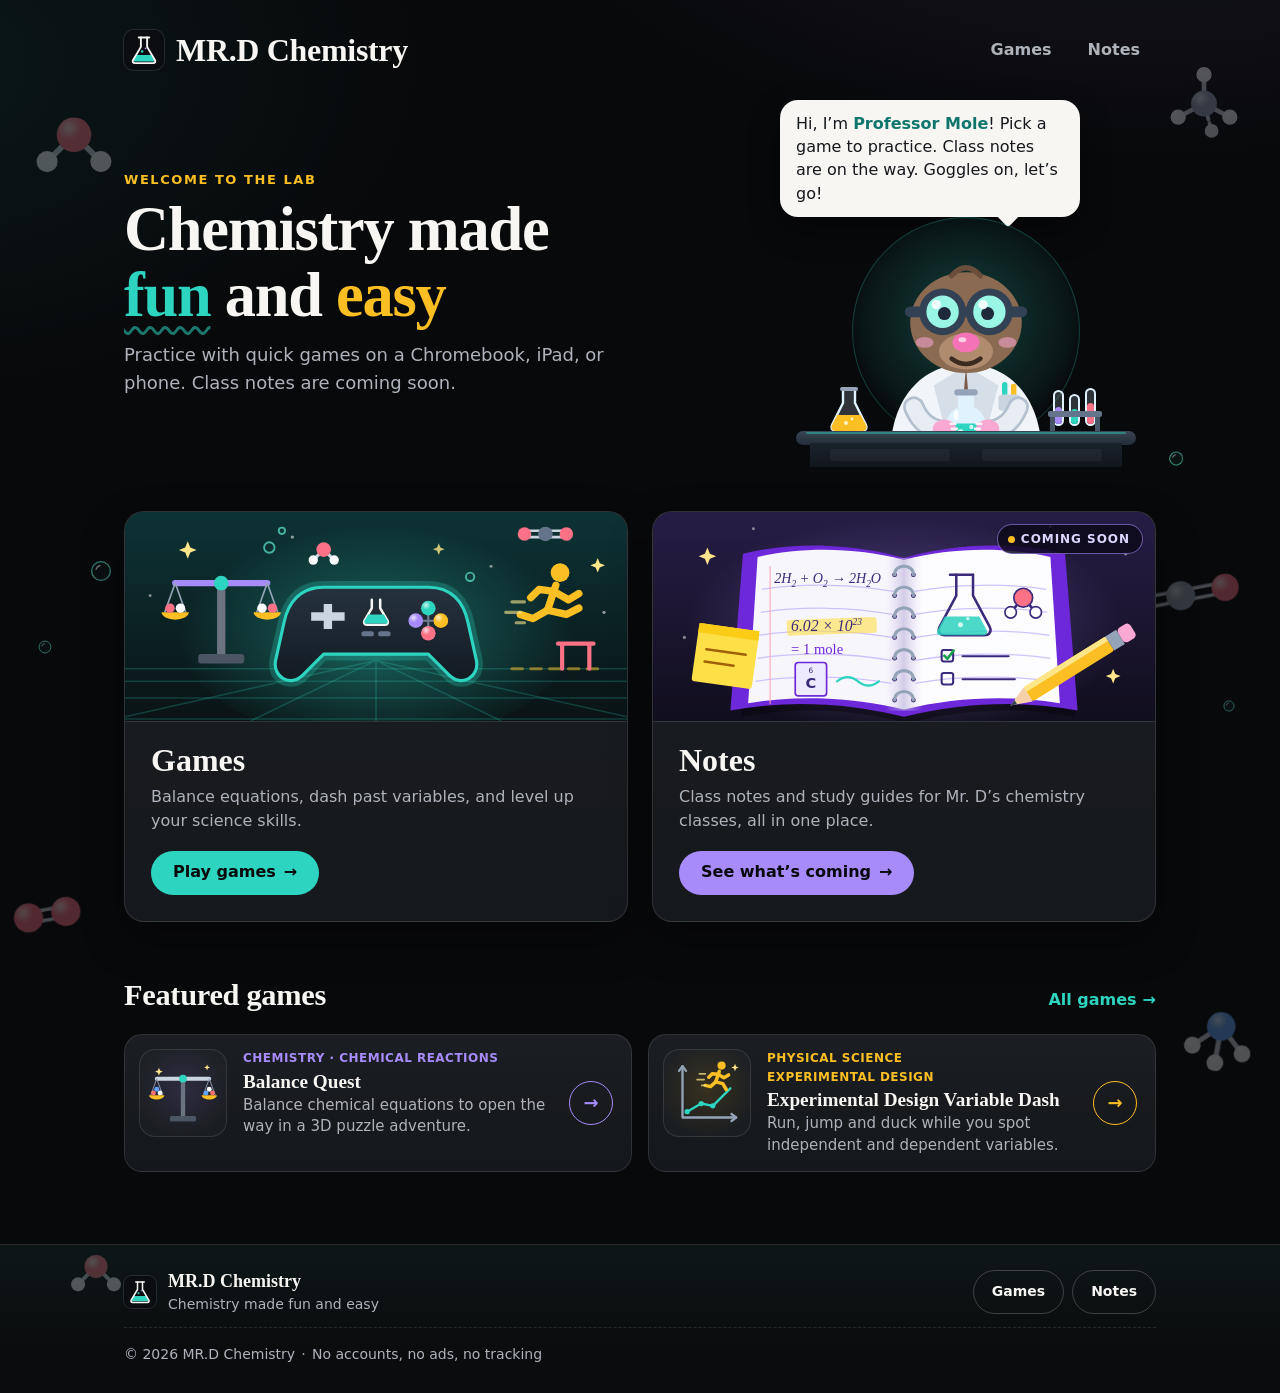
==== commit f0e3cb2d: "Remove the Free / No sign-up / No downloads tags from the homepage Co-Authored-By: Claude Opus 5.5 <" ====
--- a/index.html
+++ b/index.html
@@ -10,7 +10,7 @@
   <meta name="color-scheme" content="dark">
   <link rel="icon" href="assets/favicon.svg" type="image/svg+xml">
   <link rel="stylesheet" href="assets/site.css?v=20261014">
-  <link rel="stylesheet" href="assets/home.css?v=20261014">
+  <link rel="stylesheet" href="assets/home.css?v=20261014b">
 </head>
 <body class="home">
   <!-- Floating molecules and bubbles. Pure decoration: drawn once here, moved by CSS (assets/home.css). -->
@@ -97,11 +97,6 @@
         <p class="eyebrow">Welcome to the lab</p>
         <h2 id="hero-title">Chemistry made <span class="fun">fun</span> and <span class="easy">easy</span></h2>
         <p class="lead">Practice with quick games on a Chromebook, iPad, or phone. Class notes are coming soon.</p>
-        <ul class="chips" aria-label="Good to know">
-          <li>Free</li>
-          <li>No sign-up</li>
-          <li>No downloads</li>
-        </ul>
       </div>
 
       <figure class="mascot">
--- a/assets/home.css
+++ b/assets/home.css
@@ -164,38 +164,6 @@
 .feature-blurb {
   text-wrap: pretty;
 }
-
-.chips {
-  display: flex;
-  flex-wrap: wrap;
-  gap: 8px;
-  margin: 20px 0 0;
-  padding: 0;
-  list-style: none;
-}
-
-.chips li {
-  display: inline-flex;
-  align-items: center;
-  gap: 8px;
-  padding: 5px 14px 5px 11px;
-  border: 1px solid var(--line-strong);
-  border-radius: 999px;
-  background: rgba(8, 9, 11, 0.6);
-  font-size: 0.875rem;
-  font-weight: 600;
-}
-
-.chips li::before {
-  content: "";
-  width: 8px;
-  height: 8px;
-  border-radius: 50%;
-  background: var(--teal);
-}
-
-.chips li:nth-child(2)::before { background: var(--amber); }
-.chips li:nth-child(3)::before { background: var(--violet); }
 
 /* ---------- Professor Mole ---------- */
 
@@ -777,23 +745,6 @@
     padding-bottom: 24px;
   }
 
-  /* slimmer chips so all three fit on one line from 340px up */
-  .chips {
-    gap: 6px;
-    margin-top: 16px;
-  }
-
-  .chips li {
-    gap: 6px;
-    padding: 4px 11px 4px 9px;
-    font-size: 0.8125rem;
-  }
-
-  .chips li::before {
-    width: 7px;
-    height: 7px;
-  }
-
   .mol {
     opacity: 0.2;
   }
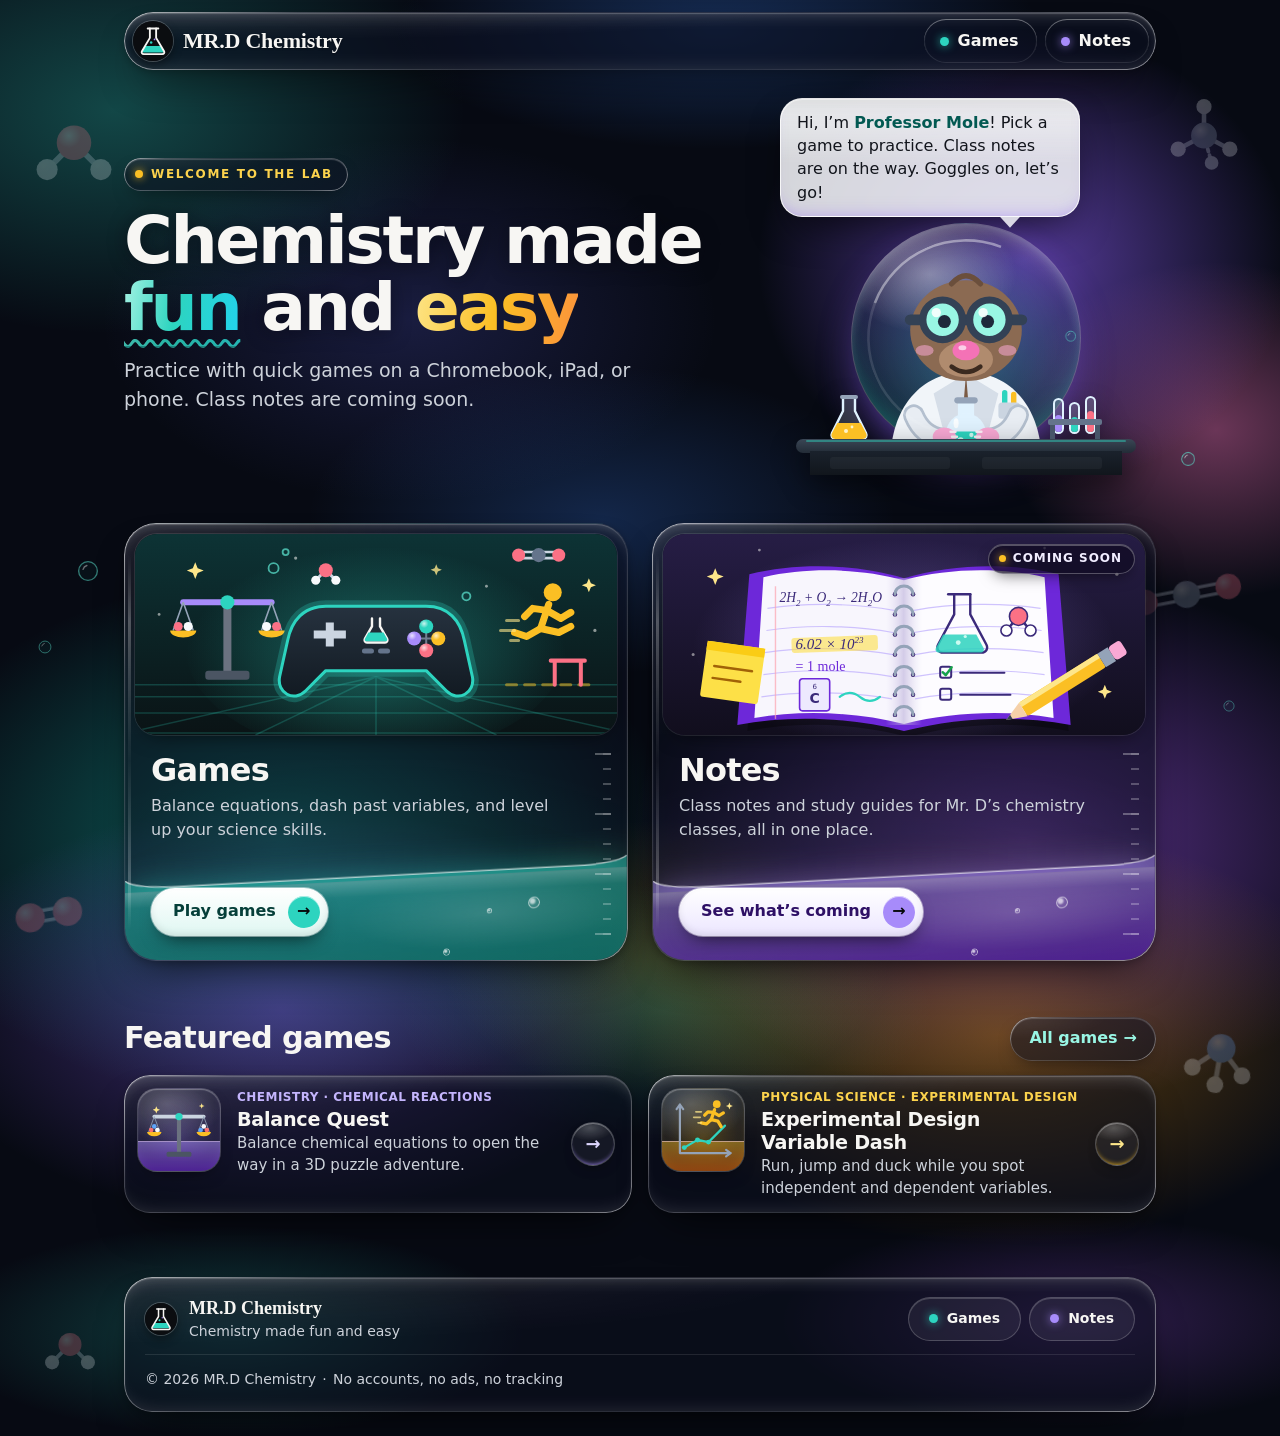
==== commit 058715c1: "Redesign homepage with a liquid-glass look Translucent layered glass panels with rim highlights over" ====
--- a/index.html
+++ b/index.html
@@ -6,14 +6,15 @@
   <meta http-equiv="Content-Security-Policy" content="default-src 'self'; script-src 'none'; style-src 'self'; img-src 'self'; font-src 'none'; connect-src 'none'; object-src 'none'; base-uri 'none'; form-action 'none'">
   <title>MR.D Chemistry</title>
   <meta name="description" content="MR.D Chemistry — chemistry made fun and easy. Practice games and class notes for Mr. D's students.">
-  <meta name="theme-color" content="#08090b">
+  <meta name="theme-color" content="#070a13">
   <meta name="color-scheme" content="dark">
   <link rel="icon" href="assets/favicon.svg" type="image/svg+xml">
   <link rel="stylesheet" href="assets/site.css?v=20261014">
-  <link rel="stylesheet" href="assets/home.css?v=20261014b">
+  <link rel="stylesheet" href="assets/home.css?v=20261015f">
 </head>
 <body class="home">
-  <!-- Floating molecules and bubbles. Pure decoration: drawn once here, moved by CSS (assets/home.css). -->
+  <!-- Floating molecules and bubbles. Pure decoration: drawn once here, moved by CSS (assets/home.css).
+       The <symbol>s also hold the liquid surface (meniscus) used in the Games / Notes beakers. -->
   <div class="lab-bg" aria-hidden="true">
     <svg class="sprite" width="0" height="0" focusable="false">
       <defs>
@@ -58,6 +59,11 @@
           <circle cx="50" cy="80" r="10" fill="#f1f5f9"/>
           <circle cx="80" cy="64" r="10" fill="#f1f5f9"/>
           <g fill="url(#shine)"><circle cx="50" cy="36" r="17"/><circle cx="20" cy="64" r="10"/><circle cx="50" cy="80" r="10"/><circle cx="80" cy="64" r="10"/></g>
+        </symbol>
+        <!-- liquid surface: curves up where it meets the glass -->
+        <symbol id="meniscus" viewBox="0 0 400 16" preserveAspectRatio="none">
+          <path d="M0 0C5 8 20 11 46 11H354C380 11 395 8 400 0V16H0z" fill="currentColor"/>
+          <path d="M0 0C5 8 20 11 46 11H354C380 11 395 8 400 0" fill="none" stroke="#fff" stroke-opacity="0.6" stroke-width="1.5" vector-effect="non-scaling-stroke"/>
         </symbol>
         <symbol id="fizz" viewBox="0 0 40 40">
           <circle cx="20" cy="20" r="17" fill="#2dd4bf" fill-opacity="0.08" stroke="#5eead4" stroke-width="2.5"/>
@@ -79,22 +85,24 @@
   </div>
 
   <header class="site-header">
-    <div class="wrap site-header-inner">
-      <h1 class="brand">
-        <img class="brand-mark" src="assets/favicon.svg" alt="" width="40" height="40">
-        <span>MR.D Chemistry</span>
-      </h1>
-      <nav class="top-nav" aria-label="Site">
-        <a href="https://games.mrdchemistry.com/">Games</a>
-        <a href="https://notes.mrdchemistry.com/">Notes</a>
-      </nav>
+    <div class="wrap">
+      <div class="bar">
+        <h1 class="brand">
+          <img class="brand-mark" src="assets/favicon.svg" alt="" width="40" height="40">
+          <span>MR.D Chemistry</span>
+        </h1>
+        <nav class="top-nav" aria-label="Site">
+          <a class="nav-games" href="https://games.mrdchemistry.com/">Games</a>
+          <a class="nav-notes" href="https://notes.mrdchemistry.com/">Notes</a>
+        </nav>
+      </div>
     </div>
   </header>
 
-  <main id="main" class="wrap">
-    <section class="hero" aria-labelledby="hero-title">
+  <main id="main">
+    <section class="hero wrap" aria-labelledby="hero-title">
       <div class="hero-text">
-        <p class="eyebrow">Welcome to the lab</p>
+        <p class="eyebrow glass">Welcome to the lab</p>
         <h2 id="hero-title">Chemistry made <span class="fun">fun</span> and <span class="easy">easy</span></h2>
         <p class="lead">Practice with quick games on a Chromebook, iPad, or phone. Class notes are coming soon.</p>
       </div>
@@ -110,9 +118,17 @@
       </figure>
     </section>
 
-    <ul class="doors" aria-label="Where to next?">
+    <ul class="doors wrap" aria-label="Where to next?">
       <li>
-        <a class="door door--games" href="https://games.mrdchemistry.com/">
+        <a class="door door--games glass" href="https://games.mrdchemistry.com/">
+          <span class="beaker" aria-hidden="true">
+            <span class="beaker-liquid">
+              <svg class="meniscus" viewBox="0 0 400 16" preserveAspectRatio="none" focusable="false"><use href="#meniscus"/></svg>
+              <span class="bub bub-1"></span>
+              <span class="bub bub-2"></span>
+              <span class="bub bub-3"></span>
+            </span>
+          </span>
           <span class="door-cover">
             <img src="assets/cover-games.svg" alt="" width="480" height="200">
           </span>
@@ -124,7 +140,15 @@
         </a>
       </li>
       <li>
-        <a class="door door--notes" href="https://notes.mrdchemistry.com/">
+        <a class="door door--notes glass" href="https://notes.mrdchemistry.com/">
+          <span class="beaker" aria-hidden="true">
+            <span class="beaker-liquid">
+              <svg class="meniscus" viewBox="0 0 400 16" preserveAspectRatio="none" focusable="false"><use href="#meniscus"/></svg>
+              <span class="bub bub-1"></span>
+              <span class="bub bub-2"></span>
+              <span class="bub bub-3"></span>
+            </span>
+          </span>
           <span class="door-cover">
             <img src="assets/cover-notes.svg" alt="" width="480" height="200">
             <span class="door-tag">Coming soon</span>
@@ -138,14 +162,14 @@
       </li>
     </ul>
 
-    <section class="featured" aria-labelledby="featured-title">
+    <section class="featured wrap" aria-labelledby="featured-title">
       <div class="featured-head">
         <h2 id="featured-title">Featured games</h2>
-        <a class="see-all" href="https://games.mrdchemistry.com/">All games <span aria-hidden="true">→</span></a>
+        <a class="see-all glass" href="https://games.mrdchemistry.com/">All games <span aria-hidden="true">→</span></a>
       </div>
       <ul class="feature-list">
         <li>
-          <a class="feature feature--violet" href="https://games.mrdchemistry.com/games/balance-quest/">
+          <a class="feature feature--violet glass" href="https://games.mrdchemistry.com/games/balance-quest/">
             <span class="feature-art"><img src="assets/great-scale.svg" alt="" width="128" height="120"></span>
             <span class="feature-body">
               <span class="feature-tag dot-list"><span>Chemistry</span><span>Chemical Reactions</span></span>
@@ -156,7 +180,7 @@
           </a>
         </li>
         <li>
-          <a class="feature feature--amber" href="https://games.mrdchemistry.com/games/quiz-dash/">
+          <a class="feature feature--amber glass" href="https://games.mrdchemistry.com/games/quiz-dash/">
             <span class="feature-art"><img src="assets/variable-dash.svg" alt="" width="120" height="120"></span>
             <span class="feature-body">
               <span class="feature-tag dot-list"><span>Physical Science</span><span>Experimental Design</span></span>
@@ -171,16 +195,18 @@
   </main>
 
   <footer class="site-footer">
-    <div class="wrap footer-inner">
-      <p class="footer-brand">
-        <img class="brand-mark" src="assets/favicon.svg" alt="" width="32" height="32">
-        <span><strong>MR.D Chemistry</strong><br><span class="footer-tagline">Chemistry made fun and easy</span></span>
-      </p>
-      <nav class="footer-nav" aria-label="Footer">
-        <a href="https://games.mrdchemistry.com/">Games</a>
-        <a href="https://notes.mrdchemistry.com/">Notes</a>
-      </nav>
-      <p class="footer-legal dot-list"><span>© 2026 MR.D Chemistry</span><span>No accounts, no ads, no tracking</span></p>
+    <div class="wrap">
+      <div class="footer-inner glass">
+        <p class="footer-brand">
+          <img class="brand-mark" src="assets/favicon.svg" alt="" width="32" height="32">
+          <span><strong>MR.D Chemistry</strong><br><span class="footer-tagline">Chemistry made fun and easy</span></span>
+        </p>
+        <nav class="footer-nav" aria-label="Footer">
+          <a class="nav-games" href="https://games.mrdchemistry.com/">Games</a>
+          <a class="nav-notes" href="https://notes.mrdchemistry.com/">Notes</a>
+        </nav>
+        <p class="footer-legal dot-list"><span>© 2026 MR.D Chemistry</span><span>No accounts, no ads, no tracking</span></p>
+      </div>
     </div>
   </footer>
 </body>
--- a/assets/home.css
+++ b/assets/home.css
@@ -1,21 +1,161 @@
 /*
-  mrdchemistry.com landing page ("Lively Lab") — layered on top of the shared site.css.
-  Colours come from the tokens in site.css. Every animation here moves only
-  transform/opacity, and all of it switches off for prefers-reduced-motion.
+  mrdchemistry.com landing page ("Liquid Glass lab") - layered on top of the shared site.css.
+
+  How the glass works (and why it stays fast on school Chromebooks):
+  - A static colour field (soft radial-gradient "blobs", drawn by main::before,
+    main::after and .site-footer::before) sits behind everything. It never moves.
+  - .glass  = a translucent tint + specular rim (::before) + inner glow (box-shadows).
+              No blur: over the soft colour field a blur would look the same and cost a lot.
+  - Real backdrop blur is used on ONE small surface at a time:
+      720px and up: the floating header bar, and only after the page has scrolled 40px
+      and content slides under it (a CSS scroll timeline shows a frost layer; no JavaScript).
+      Browsers without scroll timelines get a darker, unblurred bar.
+      Phones: the floating Games / Notes tab bar at the bottom of the screen.
+    Any blurred surface on screen is redrawn on every animation frame, so the cards,
+    speech bubble and "Coming soon" tag are tinted, not blurred.
+  - The Games / Notes cards are glass beakers: coloured liquid with a meniscus, measuring
+    marks and a few rising bubbles. The liquid sloshes once when the page opens.
+  - Motion: transform/opacity only. Molecules and bubbles drift in the side margins, never
+    behind a blurred surface; on phones the beakers hold still because the tab bar floats
+    over them. Where the browser can tell (Chrome 133+) the motion pauses once the page is
+    scrolled. Everything plays for about a minute after the page loads, then the lab settles
+    (no idle cost); pointing at Professor Mole or a beaker wakes it up again.
+    For endless motion, change the iteration counts to "infinite".
+  - Reduce motion: everything holds still. Reduce transparency, more contrast, or no
+    backdrop-filter support: every glass surface turns solid.
 */
 
 body.home {
+  --field: #070a13;
+  --ink: #f7f6f3;
+  --ink-2: #cdd2da;            /* secondary text on glass and on the field */
+  --tint: rgba(12, 16, 32, 0.5);
+  --tint-solid: #151b2d;       /* glass when transparency is off */
+  --blur: 14px;
+  --sat: 165%;
+  --frost: blur(var(--blur)) saturate(var(--sat)) brightness(0.85);
+  --lift: 0 22px 44px -20px rgba(0, 0, 0, 0.8), 0 2px 8px rgba(0, 0, 0, 0.22);
   position: relative;
+  background: var(--field);
 }
 
 .site-header,
 main,
 .site-footer {
   position: relative;
-  z-index: 1;
-}
-
-/* ---------- Floating molecules + bubbles (behind everything) ---------- */
+}
+
+/* ---------- The colour field (static, behind everything) ---------- */
+
+main::before,
+main::after,
+.site-footer::before {
+  content: "";
+  position: absolute;
+  left: 0;
+  right: 0;
+  z-index: -2;
+  pointer-events: none;
+}
+
+/* hero + Games/Notes: measured from the top of <main> */
+main::before {
+  top: -110px;
+  bottom: 0;
+  background:
+    radial-gradient(460px 170px at 56% 70px, rgba(59, 130, 246, 0.3), rgba(59, 130, 246, 0) 70%),
+    radial-gradient(500px 320px at 9% 150px, rgba(45, 212, 191, 0.3), rgba(45, 212, 191, 0) 70%),
+    radial-gradient(440px 260px at 32% 360px, rgba(99, 102, 241, 0.2), rgba(99, 102, 241, 0) 70%),
+    radial-gradient(380px 330px at 80% 300px, rgba(139, 92, 246, 0.6), rgba(139, 92, 246, 0) 70%),
+    radial-gradient(300px 240px at 95% 470px, rgba(244, 114, 182, 0.42), rgba(244, 114, 182, 0) 70%),
+    radial-gradient(420px 220px at 47% 560px, rgba(59, 130, 246, 0.24), rgba(59, 130, 246, 0) 70%),
+    radial-gradient(560px 380px at 22% 880px, rgba(20, 184, 166, 0.5), rgba(20, 184, 166, 0) 70%),
+    radial-gradient(560px 380px at 80% 880px, rgba(168, 85, 247, 0.52), rgba(168, 85, 247, 0) 70%),
+    radial-gradient(320px 200px at 52% 1000px, rgba(251, 191, 36, 0.22), rgba(251, 191, 36, 0) 70%);
+}
+
+/* featured games: measured from the bottom of <main> */
+main::after {
+  bottom: -40px;
+  height: 640px;
+  background:
+    radial-gradient(520px 300px at 22% 62%, rgba(139, 92, 246, 0.42), rgba(139, 92, 246, 0) 70%),
+    radial-gradient(520px 300px at 78% 66%, rgba(245, 158, 11, 0.36), rgba(245, 158, 11, 0) 70%),
+    radial-gradient(380px 180px at 52% 62%, rgba(45, 212, 191, 0.2), rgba(45, 212, 191, 0) 70%);
+}
+
+.site-footer::before {
+  top: -80px;
+  bottom: 0;
+  background:
+    radial-gradient(420px 150px at 18% 56%, rgba(45, 212, 191, 0.26), rgba(45, 212, 191, 0) 70%),
+    radial-gradient(420px 150px at 84% 52%, rgba(168, 85, 247, 0.26), rgba(168, 85, 247, 0) 70%);
+}
+
+/* ---------- Glass recipe ---------- */
+
+.glass,
+.bar,
+.top-nav {
+  position: relative;
+  border: 1px solid rgba(255, 255, 255, 0.07);
+  background-color: var(--tint);
+  /* soft light pooled in the top-left corner */
+  background-image: radial-gradient(120% 90% at 0% 0%, rgba(255, 255, 255, 0.08), rgba(255, 255, 255, 0) 55%);
+  box-shadow:
+    inset 0 1px 1px rgba(255, 255, 255, 0.2),           /* top lip */
+    inset 0 12px 20px -16px rgba(255, 255, 255, 0.42),   /* light bending in the thick top edge */
+    inset 0 -14px 22px -18px rgba(255, 255, 255, 0.2),   /* caustic glow along the bottom edge */
+    var(--lift);
+}
+
+/* specular rim: bright where the light catches the top-left and bottom-right edges */
+.glass::before,
+.bar::before,
+.top-nav::before {
+  content: "";
+  position: absolute;
+  top: -1px;
+  right: -1px;
+  bottom: -1px;
+  left: -1px;
+  padding: 1px;
+  border-radius: inherit;
+  background: linear-gradient(135deg,
+    rgba(255, 255, 255, 0.7),
+    rgba(255, 255, 255, 0.18) 16%,
+    rgba(255, 255, 255, 0.05) 38%,
+    rgba(255, 255, 255, 0.05) 62%,
+    rgba(255, 255, 255, 0.2) 84%,
+    rgba(255, 255, 255, 0.5));
+  -webkit-mask: linear-gradient(#000 0 0) content-box, linear-gradient(#000 0 0);
+  -webkit-mask-composite: xor;
+  mask-composite: exclude;
+  pointer-events: none;
+  transition: opacity 0.25s ease;
+}
+
+@supports not ((mask-composite: exclude) or (-webkit-mask-composite: xor)) {
+  .glass::before,
+  .bar::before,
+  .top-nav::before {
+    display: none;
+  }
+
+  .glass,
+  .bar,
+  .top-nav {
+    border-color: rgba(255, 255, 255, 0.2);
+  }
+}
+
+/* phone tab bar: always frosted, page content scrolls under it */
+.top-nav {
+  -webkit-backdrop-filter: var(--frost);
+  backdrop-filter: var(--frost);
+}
+
+/* ---------- Floating molecules + bubbles (side margins only) ---------- */
 
 .lab-bg {
   position: absolute;
@@ -23,7 +163,7 @@
   right: 0;
   bottom: 0;
   left: 0;
-  z-index: 0;
+  z-index: -1;
   overflow: hidden;
   pointer-events: none;
 }
@@ -44,28 +184,28 @@
 }
 
 .mol {
-  opacity: 0.3;
-  animation: drift-a 18s ease-in-out infinite;
-}
-
-.mol-1 { top: 104px; left: 2%; width: 96px; animation-duration: 19s; animation-delay: -4s; }
-.mol-2 { top: 560px; right: 1.5%; width: 128px; animation-name: drift-b; animation-duration: 23s; animation-delay: -9s; }
-.mol-3 { top: 64px; right: 3%; width: 76px; animation-name: drift-c; animation-duration: 21s; }
+  opacity: 0.32;
+  animation: drift-a 18s ease-in-out 3;
+}
+
+.mol-1 { top: 112px; left: 2%; width: 96px; animation-duration: 19s; animation-delay: -4s; }
+.mol-2 { top: 560px; right: 1.5%; width: 120px; animation-name: drift-b; animation-duration: 23s; animation-delay: -9s; }
+.mol-3 { top: 96px; right: 3%; width: 76px; animation-name: drift-c; animation-duration: 21s; }
 .mol-4 { top: 880px; left: 1.5%; width: 86px; animation-name: drift-b; animation-duration: 17s; animation-delay: -6s; }
-.mol-5 { bottom: 300px; right: 2.5%; width: 84px; animation-duration: 25s; animation-delay: -12s; }
-.mol-6 { bottom: 96px; left: 5%; width: 64px; animation-name: drift-c; animation-duration: 20s; animation-delay: -3s; }
+.mol-5 { bottom: 320px; right: 2.5%; width: 84px; animation-duration: 25s; animation-delay: -12s; }
+.mol-6 { bottom: 60px; left: 3%; width: 64px; animation-name: drift-c; animation-duration: 20s; animation-delay: -3s; }
 
 .fizz {
   width: 22px;
   opacity: 0.5;
-  animation: rise 12s linear infinite;
-}
-
-.fizz-1 { top: 560px; left: 7%; animation-delay: -2s; }
+  animation: rise 12s linear 4;
+}
+
+.fizz-1 { top: 560px; left: 6%; animation-delay: -2s; }
 .fizz-2 { top: 640px; left: 3%; width: 14px; animation-duration: 10s; animation-delay: -7s; }
-.fizz-3 { top: 600px; right: 8%; width: 18px; animation-duration: 14s; animation-delay: -5s; }
+.fizz-3 { top: 600px; right: 7%; width: 18px; animation-duration: 14s; animation-delay: -5s; }
 .fizz-4 { top: 700px; right: 3.5%; width: 12px; animation-duration: 9s; animation-delay: -1s; }
-.fizz-5 { top: 430px; right: 24%; width: 16px; animation-name: rise-short; animation-duration: 9s; animation-delay: -4s; }
+.fizz-5 { display: none; }
 
 @keyframes drift-a {
   0%, 100% { transform: translate(0, 0) rotate(0deg); }
@@ -74,7 +214,7 @@
 
 @keyframes drift-b {
   0%, 100% { transform: translate(0, 0) rotate(0deg); }
-  50% { transform: translate(-18px, 16px) rotate(-12deg); }
+  50% { transform: translate(-16px, 16px) rotate(-12deg); }
 }
 
 @keyframes drift-c {
@@ -91,77 +231,178 @@
   100% { transform: translate(-4px, -420px) scale(1.1); opacity: 0; }
 }
 
-/* fizz from Professor Mole's bench: stops behind his speech bubble */
+/* fizz from Professor Mole's test tubes: fades out well below his speech bubble */
 @keyframes rise-short {
   0% { transform: translate(0, 0) scale(0.7); opacity: 0; }
-  15% { opacity: 0.75; }
-  50% { transform: translate(-8px, -140px) scale(0.9); }
-  80% { opacity: 0.5; }
-  100% { transform: translate(4px, -280px) scale(1.05); opacity: 0; }
-}
-
-/* ---------- Header ---------- */
-
+  20% { opacity: 0.8; }
+  60% { transform: translate(-6px, -60px) scale(0.9); opacity: 0.6; }
+  100% { transform: translate(3px, -110px) scale(1.05); opacity: 0; }
+}
+
+/* ---------- Header: brand capsule (phones) / floating glass bar (720px+) ---------- */
+
+.site-header {
+  z-index: 20;
+  padding: 14px 0 0;
+  pointer-events: none; /* the see-through strip around the bar never blocks taps */
+}
+
+.bar {
+  display: flex;
+  align-items: center;
+  width: -webkit-fit-content;
+  width: fit-content;
+  max-width: 100%;
+  padding: 6px 18px 6px 6px;
+  border-radius: 999px;
+  pointer-events: auto;
+}
+
+.brand {
+  gap: 10px;
+  font-size: 1.25rem;
+  text-shadow: 0 1px 2px rgba(0, 0, 0, 0.35);
+}
+
+.brand-mark {
+  width: 34px;
+  height: 34px;
+  border-radius: 999px;
+  box-shadow: 0 0 0 1px rgba(255, 255, 255, 0.22), 0 4px 10px rgba(0, 0, 0, 0.4);
+}
+
+/* phones: Games / Notes float in a glass tab bar at the bottom of the screen */
 .top-nav {
-  display: flex;
+  position: fixed;
+  z-index: 30;
+  left: 0;
+  right: 0;
+  bottom: 12px;
+  display: grid;
+  grid-template-columns: 1fr 1fr;
   gap: 4px;
+  width: min(320px, calc(100% - 32px));
+  margin: 0 auto;
+  padding: 5px;
+  border-radius: 999px;
+  pointer-events: auto;
+  --tint: rgba(12, 16, 32, 0.62);
 }
 
 .top-nav a {
   display: inline-flex;
   align-items: center;
-  min-height: 44px;
-  padding: 0 16px;
+  justify-content: center;
+  gap: 9px;
+  min-height: 48px;
+  padding: 0 18px;
   border-radius: 999px;
-  color: var(--muted);
-  font-weight: 600;
+  color: var(--ink);
+  font-weight: 700;
   text-decoration: none;
-}
-
-.top-nav a:hover {
-  color: var(--text);
-  background: var(--glass-strong);
+  -webkit-tap-highlight-color: transparent;
+  transition: background-color 0.2s ease;
+}
+
+.top-nav a::before,
+.footer-nav a::before {
+  content: "";
+  width: 9px;
+  height: 9px;
+  border-radius: 50%;
+  background: var(--teal);
+  box-shadow: 0 0 10px rgba(45, 212, 191, 0.8);
+}
+
+.top-nav .nav-notes::before,
+.footer-nav .nav-notes::before {
+  background: var(--violet);
+  box-shadow: 0 0 10px rgba(167, 139, 250, 0.8);
+}
+
+.top-nav a:hover,
+.top-nav a:active {
+  background-color: rgba(255, 255, 255, 0.13);
+  color: #fff;
 }
 
 /* ---------- Hero ---------- */
 
 .hero {
   display: grid;
-  gap: 20px;
-  padding: 28px 0 32px;
+  gap: 18px;
+  padding-top: 26px;
+  padding-bottom: 28px;
+}
+
+.eyebrow.glass {
+  display: inline-flex;
+  align-items: center;
+  gap: 8px;
+  margin: 0 0 16px;
+  padding: 6px 14px 6px 10px;
+  border-radius: 999px;
+  color: #fcd34d;
+  font-size: 0.75rem;
+  letter-spacing: 0.14em;
+  box-shadow: inset 0 1px 1px rgba(255, 255, 255, 0.2), 0 8px 20px -10px rgba(0, 0, 0, 0.7);
+}
+
+.eyebrow.glass::after {
+  content: "";
+  order: -1;
+  width: 8px;
+  height: 8px;
+  border-radius: 50%;
+  background: var(--amber);
+  box-shadow: 0 0 8px rgba(251, 191, 36, 0.9);
 }
 
 .hero h2 {
   margin: 0 0 14px;
-  font-size: clamp(2.3rem, 1.5rem + 3.4vw, 3.9rem);
-  line-height: 1.05;
-  letter-spacing: -0.02em;
+  font-family: var(--sans);
+  font-size: clamp(2.45rem, 1.45rem + 3.9vw, 4.15rem);
+  font-weight: 800;
+  line-height: 1.02;
+  letter-spacing: -0.035em;
+  text-wrap: balance;
+  text-shadow: 0 2px 18px rgba(7, 10, 19, 0.55);
 }
 
 .fun {
   color: var(--teal);
-  text-decoration: underline wavy rgba(45, 212, 191, 0.55);
+  text-decoration: underline wavy rgba(45, 212, 191, 0.6);
   text-decoration-thickness: 3px;
-  text-underline-offset: 0.16em;
+  text-underline-offset: 0.14em;
+  text-decoration-skip-ink: none;
 }
 
 .easy {
   color: var(--amber);
 }
 
+/* liquid-coloured words where the browser can clip a gradient to text */
+@supports ((-webkit-background-clip: text) or (background-clip: text)) {
+  .fun,
+  .easy {
+    -webkit-background-clip: text;
+    background-clip: text;
+    -webkit-text-fill-color: transparent;
+    text-shadow: none; /* a shadow would show through the see-through letters and dull them */
+  }
+
+  .fun {
+    background-image: linear-gradient(100deg, #a7f3e4, #2dd4bf 45%, #22d3ee);
+  }
+
+  .easy {
+    background-image: linear-gradient(100deg, #fde68a, #fbbf24 50%, #fb923c);
+  }
+}
+
 .hero .lead {
-  max-width: 34rem;
-  text-wrap: pretty;
-}
-
-.hero h2,
-.door-title,
-.feature-title {
-  text-wrap: balance;
-}
-
-.door-blurb,
-.feature-blurb {
+  max-width: 33rem;
+  color: var(--ink-2);
   text-wrap: pretty;
 }
 
@@ -172,7 +413,7 @@
   grid-template-columns: 148px minmax(0, 1fr);
   grid-template-areas: "stage say";
   align-items: center;
-  gap: 14px;
+  gap: 16px;
   margin: 4px 0 0;
 }
 
@@ -183,7 +424,7 @@
   height: 148px;
 }
 
-/* soft glowing "porthole" behind him */
+/* a glass bubble behind him: colour from the field, a highlight, a lit rim */
 .mascot-stage::before {
   content: "";
   position: absolute;
@@ -193,8 +434,32 @@
   height: 132px;
   margin-left: -66px;
   border-radius: 50%;
-  background: radial-gradient(circle at 50% 45%, rgba(45, 212, 191, 0.28), rgba(45, 212, 191, 0.06) 62%, transparent 72%);
-  box-shadow: inset 0 0 0 1px rgba(45, 212, 191, 0.25);
+  border: 1px solid rgba(255, 255, 255, 0.22);
+  background:
+    radial-gradient(38% 26% at 34% 22%, rgba(255, 255, 255, 0.4), rgba(255, 255, 255, 0) 100%),
+    radial-gradient(circle at 50% 62%, rgba(45, 212, 191, 0.34), rgba(45, 212, 191, 0.06) 62%, rgba(255, 255, 255, 0.07) 74%, rgba(255, 255, 255, 0.02) 100%);
+  box-shadow:
+    inset 0 -14px 26px -10px rgba(45, 212, 191, 0.45),
+    inset 0 10px 18px -12px rgba(255, 255, 255, 0.6),
+    0 24px 50px -22px rgba(139, 92, 246, 0.9);
+}
+
+/* a curved streak of light on the front of the orb, drawn over Professor Mole (under the bench) */
+.mascot-stage::after {
+  content: "";
+  position: absolute;
+  z-index: 1;
+  left: 50%;
+  bottom: 18px;
+  width: 132px;
+  height: 132px;
+  margin-left: -66px;
+  border: 3px solid transparent;
+  border-top-color: rgba(255, 255, 255, 0.42);
+  border-left-color: rgba(255, 255, 255, 0.12);
+  border-radius: 50%;
+  transform: rotate(-24deg) scale(0.86);
+  pointer-events: none;
 }
 
 .mole {
@@ -206,7 +471,7 @@
   height: auto;
   margin-left: -60px;
   transform-origin: 50% 100%;
-  animation: mole-bob 4.6s ease-in-out infinite;
+  animation: mole-bob 4.6s ease-in-out 12;
 }
 
 /* he stands behind the bench, so the bottom of his coat is hidden */
@@ -217,37 +482,45 @@
   bottom: 0;
   width: 100%;
   height: auto;
-}
-
+  filter: drop-shadow(0 10px 14px rgba(0, 0, 0, 0.45));
+}
+
+/* light glass: dark text on a bright, nearly opaque surface (tinted, not blurred) */
 .say {
   grid-area: say;
   position: relative;
   padding: 12px 16px;
-  border-radius: 18px;
-  background: #f7f6f3;
-  color: #16181d;
+  border: 1px solid rgba(255, 255, 255, 0.8);
+  border-radius: 22px;
+  background-color: rgba(247, 248, 252, 0.86);
+  background-image: linear-gradient(180deg, rgba(255, 255, 255, 0.6), rgba(255, 255, 255, 0) 55%);
+  box-shadow:
+    inset 0 1px 0 #fff,
+    inset 0 -12px 18px -14px rgba(139, 92, 246, 0.5),
+    0 18px 40px -14px rgba(0, 0, 0, 0.7);
+  color: #12151c;
   font-size: 0.975rem;
   line-height: 1.45;
-  box-shadow: 0 12px 30px rgba(0, 0, 0, 0.4);
   text-wrap: pretty;
   animation: say-pop 0.5s 0.4s cubic-bezier(0.2, 0.9, 0.3, 1.3) both;
 }
 
 .say strong {
-  color: #0f766e;
+  color: #035a53;
 }
 
 /* the speech-bubble tail (points left at Professor Mole on phones) */
 .say::after {
   content: "";
   position: absolute;
-  left: -7px;
-  top: 38%;
-  width: 16px;
-  height: 16px;
-  background: #f7f6f3;
-  border-radius: 3px;
-  transform: rotate(45deg);
+  left: -11px;
+  top: 50%;
+  width: 12px;
+  height: 22px;
+  margin-top: -11px;
+  background: rgba(247, 248, 252, 0.86);
+  -webkit-clip-path: polygon(100% 0, 0 50%, 100% 100%);
+  clip-path: polygon(100% 0, 0 50%, 100% 100%);
 }
 
 @keyframes mole-bob {
@@ -266,8 +539,8 @@
   display: grid;
   grid-template-columns: repeat(auto-fit, minmax(min(100%, 300px), 1fr));
   gap: 20px;
-  margin: 8px 0 0;
-  padding: 0;
+  margin-top: 8px;
+  margin-bottom: 0;
   list-style: none;
 }
 
@@ -277,51 +550,155 @@
 
 .door {
   --accent: var(--teal);
-  --accent-glow: rgba(45, 212, 191, 0.28);
-  position: relative;
+  --accent-soft: rgba(45, 212, 191, 0.14);
+  --accent-glow: rgba(45, 212, 191, 0.55);
+  --liq-top: rgba(45, 212, 191, 0.46);
+  --liq-bot: rgba(13, 110, 102, 0.86);
+  --liq-glow: rgba(45, 212, 191, 0.4);
+  --cta-bot: #dff7f2;
+  --cta-ink: #053f39;
+  --liquid-h: 90px;
+  isolation: isolate; /* keeps the beaker liquid inside the card, above its glass tint */
   display: flex;
   flex-direction: column;
   width: 100%;
-  border: 1px solid var(--line);
-  border-radius: 20px;
-  background: linear-gradient(180deg, rgba(255, 255, 255, 0.05), rgba(255, 255, 255, 0.015)), var(--bg-raised);
-  box-shadow: inset 0 1px 0 rgba(255, 255, 255, 0.06), 0 18px 40px rgba(0, 0, 0, 0.35);
-  color: var(--text);
+  padding: 8px;
+  border-radius: 30px;
+  color: var(--ink);
   text-decoration: none;
-  transition: transform 0.2s ease;
+  transition: transform 0.25s ease;
+}
+
+.door.glass {
+  background-image:
+    radial-gradient(90% 55% at 50% 108%, var(--accent-soft), rgba(0, 0, 0, 0) 100%),
+    radial-gradient(120% 90% at 0% 0%, rgba(255, 255, 255, 0.08), rgba(255, 255, 255, 0) 55%);
 }
 
 .door--notes {
   --accent: var(--violet);
-  --accent-glow: rgba(167, 139, 250, 0.28);
+  --accent-soft: rgba(167, 139, 250, 0.16);
+  --accent-glow: rgba(167, 139, 250, 0.6);
+  --liq-top: rgba(167, 139, 250, 0.44);
+  --liq-bot: rgba(76, 29, 149, 0.88);
+  --liq-glow: rgba(167, 139, 250, 0.4);
+  --cta-bot: #ece6ff;
+  --cta-ink: #2e1065;
+}
+
+/* the inside of the beaker: clips the liquid to the glass */
+.beaker {
+  position: absolute;
+  z-index: -1;
+  top: 0;
+  right: 0;
+  bottom: 0;
+  left: 0;
+  overflow: hidden;
+  border-radius: inherit;
+  pointer-events: none;
+}
+
+/* light caught in the thick glass wall */
+.beaker::after {
+  content: "";
+  position: absolute;
+  top: 30px;
+  bottom: 30px;
+  left: 3px;
+  width: 3px;
+  border-radius: 2px;
+  background: linear-gradient(180deg, rgba(255, 255, 255, 0), rgba(255, 255, 255, 0.28) 18%, rgba(255, 255, 255, 0.04) 55%, rgba(255, 255, 255, 0.24) 86%, rgba(255, 255, 255, 0));
+}
+
+.beaker-liquid {
+  position: absolute;
+  left: 0;
+  right: 0;
+  bottom: -24px;
+  height: calc(var(--liquid-h) + 24px);
+  background:
+    linear-gradient(180deg, rgba(255, 255, 255, 0.2), rgba(255, 255, 255, 0) 16px),
+    radial-gradient(40% 46% at 72% 34%, rgba(255, 255, 255, 0.12), rgba(255, 255, 255, 0) 70%),
+    radial-gradient(70% 60% at 20% 110%, var(--liq-glow), rgba(0, 0, 0, 0) 70%),
+    linear-gradient(180deg, var(--liq-top), var(--liq-bot) 80%);
+  box-shadow: 0 -10px 30px -6px var(--liq-glow);
+  /* sloshes once when the page opens, then settles flat */
+  animation: settle 3s cubic-bezier(0.33, 0.6, 0.3, 1) 0.3s both;
+}
+
+.meniscus {
+  position: absolute;
+  left: 0;
+  bottom: 100%;
+  display: block;
+  width: 100%;
+  height: 12px;
+  color: var(--liq-top);
+  overflow: visible;
+}
+
+.bub {
+  position: absolute;
+  bottom: 30px;
+  width: 11px;
+  height: 11px;
+  border: 1.5px solid rgba(255, 255, 255, 0.8);
+  border-radius: 50%;
+  background: radial-gradient(circle at 35% 35%, rgba(255, 255, 255, 0.85) 0 20%, rgba(255, 255, 255, 0.08) 45%);
+  opacity: 0.8;
+  animation: bub-rise 6s ease-in 7; /* about 45-60 s, then they rest */
+}
+
+.bub-1 { left: 63%; animation-delay: -1s; }
+.bub-2 { left: 72%; bottom: 52px; width: 7px; height: 7px; animation-duration: 7.5s; animation-delay: -4s; }
+.bub-3 { left: 80%; bottom: 40px; width: 14px; height: 14px; animation-duration: 9s; animation-delay: -6.5s; }
+
+@keyframes settle {
+  0% { transform: translateY(10px) skewY(-3deg); }
+  20% { transform: translateY(2px) skewY(2.4deg); }
+  40% { transform: skewY(-1.4deg); }
+  60% { transform: skewY(0.7deg); }
+  80% { transform: skewY(-0.25deg); }
+  100% { transform: none; }
+}
+
+@keyframes bub-rise {
+  0% { transform: translateY(0) scale(0.6); opacity: 0; }
+  15% { opacity: 0.85; }
+  80% { opacity: 0.8; }
+  100% { transform: translateY(-62px) scale(1); opacity: 0; }
 }
 
 /* accent ring + glow, faded in on hover (opacity only) */
-.door::after {
+.door::after,
+.feature::after {
   content: "";
   position: absolute;
   top: -1px;
   right: -1px;
   bottom: -1px;
   left: -1px;
-  border-radius: 20px;
-  box-shadow: inset 0 0 0 2px var(--accent), 0 22px 50px -12px var(--accent-glow);
+  border-radius: inherit;
+  box-shadow: inset 0 0 0 2px var(--accent), 0 24px 54px -16px var(--accent-glow);
   opacity: 0;
-  transition: opacity 0.2s ease;
+  transition: opacity 0.25s ease;
   pointer-events: none;
 }
 
 .door:hover {
-  color: var(--text);
-}
-
+  color: var(--ink);
+}
+
+/* the art sits in the glass like a picture behind a lens: concentric corners */
 .door-cover {
   position: relative;
   display: block;
   overflow: hidden;
-  border-radius: 19px 19px 0 0;
+  border-radius: 22px;
   aspect-ratio: 480 / 200;
   background: #0b1416;
+  box-shadow: 0 0 0 1px rgba(255, 255, 255, 0.1), 0 10px 22px -12px rgba(0, 0, 0, 0.7);
 }
 
 .door--notes .door-cover {
@@ -337,16 +714,18 @@
 
 .door-tag {
   position: absolute;
-  top: 12px;
-  right: 12px;
+  top: 10px;
+  right: 10px;
   display: inline-flex;
   align-items: center;
-  gap: 6px;
-  padding: 5px 12px 5px 10px;
-  border: 1px solid rgba(167, 139, 250, 0.6);
+  gap: 7px;
+  min-height: 30px;
+  padding: 4px 12px 4px 10px;
+  border: 1px solid rgba(255, 255, 255, 0.28);
   border-radius: 999px;
-  background: rgba(13, 10, 26, 0.85);
-  color: #ddd6fe;
+  background-color: rgba(16, 11, 34, 0.72);
+  box-shadow: inset 0 1px 0 rgba(255, 255, 255, 0.28), 0 6px 16px -6px rgba(0, 0, 0, 0.6);
+  color: #f1edff;
   font-size: 0.75rem;
   font-weight: 700;
   letter-spacing: 0.08em;
@@ -359,42 +738,79 @@
   height: 7px;
   border-radius: 50%;
   background: var(--amber);
+  box-shadow: 0 0 8px rgba(251, 191, 36, 0.9);
 }
 
 .door-body {
+  position: relative;
   display: flex;
   flex: 1;
   flex-direction: column;
   gap: 6px;
-  padding: 18px 22px 22px;
-  border-top: 1px solid var(--line);
+  padding: 16px 40px 12px 14px;
+}
+
+/* measuring marks printed on the glass, in front of the liquid */
+.door-body::before {
+  content: "";
+  position: absolute;
+  top: 18px;
+  right: 6px;
+  bottom: 6px;
+  width: 16px;
+  background:
+    repeating-linear-gradient(180deg, rgba(255, 255, 255, 0.5) 0 2px, transparent 2px 15px) 100% 0 / 8px 100% no-repeat,
+    repeating-linear-gradient(180deg, rgba(255, 255, 255, 0.6) 0 2px, transparent 2px 60px) 100% 0 / 16px 100% no-repeat;
+  opacity: 0.5;
+  pointer-events: none;
 }
 
 .door-title {
-  font-family: var(--serif);
+  font-family: var(--sans);
   font-size: 1.75rem;
-  font-weight: 700;
-  line-height: 1.15;
+  font-weight: 800;
+  line-height: 1.1;
+  letter-spacing: -0.025em;
+  text-wrap: balance;
 }
 
 .door-blurb {
-  margin-bottom: 12px;
-  color: var(--muted);
+  margin-bottom: 40px; /* the button floats in the liquid; the words stay above it */
+  color: var(--ink-2);
   line-height: 1.5;
-}
-
+  text-wrap: pretty;
+}
+
+/* a light glass capsule floating in the liquid */
 .door-cta {
   display: inline-flex;
   align-items: center;
   align-self: flex-start;
-  gap: 8px;
-  min-height: 44px;
+  gap: 12px;
+  min-height: 48px;
   margin-top: auto;
-  padding: 0 22px;
+  padding: 0 8px 0 22px;
   border-radius: 999px;
+  background-color: var(--cta-bot);
+  background-image: linear-gradient(180deg, #fff, var(--cta-bot));
+  box-shadow:
+    inset 0 1px 0 #fff,
+    inset 0 -3px 8px -2px rgba(0, 0, 0, 0.12),
+    0 0 0 1px rgba(255, 255, 255, 0.45),
+    0 10px 20px -10px rgba(0, 0, 0, 0.8);
+  color: var(--cta-ink);
+  font-weight: 800;
+}
+
+.door-cta .arrow {
+  display: inline-grid;
+  place-items: center;
+  width: 32px;
+  height: 32px;
+  border-radius: 50%;
   background: var(--accent);
-  color: var(--on-accent);
-  font-weight: 700;
+  box-shadow: inset 0 1px 0 rgba(255, 255, 255, 0.6);
+  color: #06080a;
 }
 
 .arrow {
@@ -403,7 +819,10 @@
 }
 
 .door:focus-visible,
-.feature:focus-visible {
+.feature:focus-visible,
+.see-all:focus-visible,
+.top-nav a:focus-visible,
+.footer-nav a:focus-visible {
   outline: 3px solid var(--focus);
   outline-offset: 4px;
 }
@@ -417,28 +836,35 @@
 .featured-head {
   display: flex;
   flex-wrap: wrap;
-  align-items: baseline;
+  align-items: center;
   justify-content: space-between;
-  gap: 4px 16px;
-  margin-bottom: 12px;
+  gap: 8px 16px;
+  margin-bottom: 14px;
 }
 
 .featured-head h2 {
   margin: 0;
+  font-family: var(--sans);
   font-size: clamp(1.5rem, 1.2rem + 1vw, 1.9rem);
-}
-
-.see-all {
+  font-weight: 800;
+  letter-spacing: -0.025em;
+}
+
+.see-all.glass {
   display: inline-flex;
   align-items: center;
   gap: 6px;
   min-height: 44px;
+  padding: 0 18px;
+  border-radius: 999px;
+  color: #99f6e4;
   font-weight: 700;
   text-decoration: none;
+  box-shadow: inset 0 1px 1px rgba(255, 255, 255, 0.2), 0 8px 20px -10px rgba(0, 0, 0, 0.7);
 }
 
 .see-all:hover {
-  text-decoration: underline;
+  color: #ccfbf1;
 }
 
 .feature-list {
@@ -455,64 +881,74 @@
 }
 
 .feature {
-  --accent: var(--teal);
-  --accent-soft: var(--teal-soft);
-  position: relative;
+  --accent: var(--violet);
+  --accent-ink: #c4b5fd;
+  --accent-hi: #ddd6fe;
+  --accent-soft: rgba(167, 139, 250, 0.3);
+  --accent-glow: rgba(167, 139, 250, 0.55);
+  --vial-top: rgba(167, 139, 250, 0.5);
+  --vial-bot: rgba(76, 29, 149, 0.88);
   display: grid;
-  grid-template-columns: 72px minmax(0, 1fr);
+  grid-template-columns: 64px minmax(0, 1fr);
   align-items: start; /* side-by-side cards: tags and titles line up */
   gap: 14px;
   width: 100%;
-  padding: 14px;
-  border: 1px solid var(--line);
-  border-radius: 18px;
-  background: linear-gradient(180deg, rgba(255, 255, 255, 0.045), rgba(255, 255, 255, 0.012)), var(--bg-raised);
-  color: var(--text);
+  padding: 12px;
+  border-radius: 26px;
+  color: var(--ink);
   text-decoration: none;
-  transition: transform 0.2s ease;
-}
-
-.feature--violet {
-  --accent: var(--violet);
-  --accent-soft: var(--violet-soft);
+  transition: transform 0.25s ease;
 }
 
 .feature--amber {
   --accent: var(--amber);
-  --accent-soft: var(--amber-soft);
-}
-
-.feature::after {
-  content: "";
-  position: absolute;
-  top: -1px;
-  right: -1px;
-  bottom: -1px;
-  left: -1px;
-  border-radius: 18px;
-  box-shadow: inset 0 0 0 2px var(--accent);
-  opacity: 0;
-  transition: opacity 0.2s ease;
-  pointer-events: none;
+  --accent-ink: #fcd34d;
+  --accent-hi: #fde68a;
+  --accent-soft: rgba(251, 191, 36, 0.28);
+  --accent-glow: rgba(251, 191, 36, 0.5);
+  --vial-top: rgba(251, 191, 36, 0.42);
+  --vial-bot: rgba(146, 64, 14, 0.85);
 }
 
 .feature:hover {
-  color: var(--text);
-}
-
+  color: var(--ink);
+}
+
+/* app-icon style tile: a smaller lens nested in the card */
 .feature-art {
   display: grid;
   place-items: center;
-  width: 72px;
-  height: 72px;
-  border: 1px solid var(--line);
-  border-radius: 16px;
-  background: radial-gradient(circle at 50% 45%, var(--accent-soft), rgba(255, 255, 255, 0.02) 75%);
+  width: 64px;
+  height: 64px;
+  border: 1px solid rgba(255, 255, 255, 0.16);
+  border-radius: 18px;
+  background:
+    radial-gradient(70% 45% at 35% 18%, rgba(255, 255, 255, 0.22), rgba(255, 255, 255, 0) 100%),
+    radial-gradient(circle at 50% 60%, var(--accent-soft), rgba(255, 255, 255, 0.03) 78%);
+  box-shadow: inset 0 1px 1px rgba(255, 255, 255, 0.3), inset 0 -10px 16px -12px var(--accent), 0 8px 18px -10px rgba(0, 0, 0, 0.7);
+}
+
+/* coloured liquid in the bottom of the tile, with a bright meniscus line */
+.feature-art {
+  position: relative;
+  overflow: hidden;
+}
+
+.feature-art::before {
+  content: "";
+  position: absolute;
+  left: 0;
+  right: 0;
+  bottom: 0;
+  height: 36%;
+  border-top: 1.5px solid rgba(255, 255, 255, 0.5);
+  background: linear-gradient(180deg, var(--vial-top), var(--vial-bot));
 }
 
 .feature-art img {
+  position: relative;
   display: block;
-  width: 58px;
+  width: 50px;
   height: auto;
 }
 
@@ -524,7 +960,7 @@
 }
 
 .feature-tag {
-  color: var(--accent);
+  color: var(--accent-ink);
   font-size: 0.75rem;
   font-weight: 700;
   letter-spacing: 0.04em;
@@ -532,16 +968,19 @@
 }
 
 .feature-title {
-  font-family: var(--serif);
+  font-family: var(--sans);
   font-size: 1.2rem;
-  font-weight: 700;
+  font-weight: 800;
   line-height: 1.2;
+  letter-spacing: -0.015em;
+  text-wrap: balance;
 }
 
 .feature-blurb {
-  color: var(--muted);
+  color: var(--ink-2);
   font-size: 0.9375rem;
   line-height: 1.45;
+  text-wrap: pretty;
 }
 
 .feature-go {
@@ -552,27 +991,28 @@
 /* ---------- Footer ---------- */
 
 .site-footer {
-  margin-top: 72px;
-  padding: 0;
-  border-top: 1px solid var(--line);
-  background: linear-gradient(180deg, rgba(45, 212, 191, 0.05), transparent 70%), rgba(255, 255, 255, 0.015);
-}
-
-.footer-inner {
+  margin-top: 64px;
+  padding: 0 0 24px;
+  border-top: 0;
+  background: none;
+  color: var(--ink-2);
+}
+
+.footer-inner.glass {
   display: flex;
   flex-wrap: wrap;
   align-items: center;
   justify-content: space-between;
   gap: 12px 24px;
-  padding-top: 24px;
-  padding-bottom: 28px;
+  padding: 18px 20px 20px;
+  border-radius: 28px;
 }
 
 .footer-brand {
   display: flex;
   align-items: center;
   gap: 12px;
-  color: var(--text);
+  color: var(--ink);
   font-size: 1rem;
   line-height: 1.35;
 }
@@ -580,7 +1020,7 @@
 .footer-brand .brand-mark {
   width: 32px;
   height: 32px;
-  border-radius: 8px;
+  border-radius: 999px;
 }
 
 .footer-brand strong {
@@ -589,7 +1029,7 @@
 }
 
 .footer-tagline {
-  color: var(--muted);
+  color: var(--ink-2);
   font-size: 0.875rem;
 }
 
@@ -601,25 +1041,29 @@
 .footer-nav a {
   display: inline-flex;
   align-items: center;
+  gap: 9px;
   min-height: 44px;
-  padding: 0 18px;
-  border: 1px solid var(--line-strong);
+  padding: 0 20px;
+  border: 1px solid rgba(255, 255, 255, 0.2);
   border-radius: 999px;
-  color: var(--text);
+  background-color: rgba(255, 255, 255, 0.06);
+  box-shadow: inset 0 1px 0 rgba(255, 255, 255, 0.18);
+  color: var(--ink);
   font-weight: 600;
   text-decoration: none;
+  transition: background-color 0.2s ease;
 }
 
 .footer-nav a:hover {
-  background: var(--glass-strong);
-  color: var(--text);
+  background-color: rgba(255, 255, 255, 0.14);
+  color: #fff;
 }
 
 .footer-legal {
   flex-basis: 100%;
-  padding-top: 16px;
-  border-top: 1px dashed var(--line);
-  color: var(--muted);
+  padding-top: 14px;
+  border-top: 1px solid rgba(255, 255, 255, 0.1);
+  color: var(--ink-2);
   font-size: 0.875rem;
 }
 
@@ -648,7 +1092,7 @@
   text-align: center;
 }
 
-/* ---------- Hover lift: only on devices that really hover ---------- */
+/* ---------- Hover: only on devices that really hover ---------- */
 
 @media (hover: hover) and (pointer: fine) {
   .door:hover,
@@ -669,98 +1113,65 @@
   .feature:hover .arrow {
     transform: translateX(4px);
   }
+
+  .see-all.glass:hover {
+    background-color: rgba(255, 255, 255, 0.12);
+  }
+
+  /* wake the settled lab back up while the pointer is on it */
+  .mascot:hover .mole,
+  .door:hover .bub {
+    animation-iteration-count: infinite;
+  }
 }
 
 /* ---------- Layout by screen size ---------- */
 
-/* tablets and small laptops: the side margins are thin, so the molecules
-   peek in from the edges instead of sitting behind the words */
-@media (min-width: 720px) and (max-width: 1279px) {
+/* phones: room for the floating tab bar under the footer */
+@media (max-width: 719px) {
+  /* a link reached with Tab is scrolled fully into view, clear of the tab bar,
+     so its focus ring is never cut off or hidden under the bar */
+  html {
+    scroll-padding: 16px 0 86px;
+  }
+
+  body.home {
+    padding-bottom: 76px;
+  }
+
+  /* top layer: hero + Games/Notes only; it ends where <main> ends, so nothing reaches its bottom edge */
+  main::before {
+    background:
+      radial-gradient(260px 260px at 0% 150px, rgba(45, 212, 191, 0.28), rgba(45, 212, 191, 0) 70%),
+      radial-gradient(240px 220px at 18% 560px, rgba(139, 92, 246, 0.6), rgba(139, 92, 246, 0) 70%),
+      radial-gradient(240px 220px at 100% 640px, rgba(244, 114, 182, 0.36), rgba(244, 114, 182, 0) 70%),
+      radial-gradient(320px 300px at 12% 900px, rgba(20, 184, 166, 0.5), rgba(20, 184, 166, 0) 70%),
+      radial-gradient(300px 220px at 100% 1060px, rgba(59, 130, 246, 0.3), rgba(59, 130, 246, 0) 70%);
+  }
+
+  /* bottom layer: Notes card + featured games, measured up from the end of <main> */
+  main::after {
+    height: 700px;
+    background:
+      radial-gradient(320px 300px at 88% 32%, rgba(168, 85, 247, 0.5), rgba(168, 85, 247, 0) 70%),
+      radial-gradient(300px 220px at 0% 56%, rgba(139, 92, 246, 0.42), rgba(139, 92, 246, 0) 70%),
+      radial-gradient(300px 220px at 100% 74%, rgba(245, 158, 11, 0.34), rgba(245, 158, 11, 0) 70%);
+  }
+
   .mol {
     opacity: 0.22;
   }
 
-  /* water floats in the open strip between the logo and the nav */
-  .mol-1 { top: 10px; left: 46%; width: 76px; }
-  .mol-2 { right: -54px; }
-  .mol-3 { top: 128px; right: -34px; width: 72px; }
-  .mol-4 { left: -36px; }
-  .mol-5 { right: -34px; }
-  .mol-6 { left: -22px; }
-
-  .fizz-1 { left: 5px; width: 16px; }
-  .fizz-2 { left: 3px; width: 12px; }
-  .fizz-3 { right: 5px; width: 16px; }
-  .fizz-4 { right: 3px; width: 12px; }
-}
-
-@media (max-width: 899px) {
-  .fizz-5 {
-    display: none;
-  }
-}
-
-/* 900-1279px: the Games/Notes cards fill the width right where CO2 would sit */
-@media (min-width: 900px) and (max-width: 1279px) {
-  .mol-2 {
-    display: none;
-  }
-}
-
-/* phones: keep only a few molecules, tucked into the corners */
-@media (max-width: 719px) {
-  /* Games and Notes stay on the first screen as two outlined pills
-     (beside the logo, or under it on narrow phones) */
-  .top-nav {
-    gap: 8px;
-  }
-
-  .top-nav a {
-    justify-content: center;
-    gap: 8px;
-    border: 1px solid var(--line-strong);
-    background: rgba(8, 9, 11, 0.6);
-    color: var(--text);
-  }
-
-  .top-nav a::before {
-    content: "";
-    width: 8px;
-    height: 8px;
-    border-radius: 50%;
-    background: var(--teal);
-  }
-
-  .top-nav a + a::before {
-    background: var(--violet);
-  }
-
-  .site-header-inner {
-    gap: 14px 20px;
-  }
-
-  .hero {
-    gap: 16px;
-    padding-top: 18px;
-    padding-bottom: 24px;
-  }
-
-  .mol {
-    opacity: 0.2;
-  }
-
-  /* water sits beside "fun and easy", clear of the nav pills */
-  .mol-1 { top: 196px; left: auto; right: -20px; width: 68px; }
-  .mol-6 { bottom: 150px; left: auto; right: -14px; width: 60px; }
-
-  /* the 16px gutters leave no clear spot for these: they would only show
-     as a grey edge behind the cards */
+  /* water sits beside "fun and easy" */
+  .mol-1 { top: 200px; left: auto; right: -22px; width: 66px; }
+  .mol-6 { bottom: 150px; left: auto; right: -16px; width: 58px; }
+
+  /* the 16px gutters leave no clear spot for these */
   .mol-2,
   .mol-3,
   .mol-4,
   .mol-5,
-  .fizz-3,
-  .fizz-5 {
+  .fizz-3 {
     display: none;
   }
 
@@ -771,15 +1182,15 @@
   .feature-tag {
     letter-spacing: 0.02em;
   }
+
+  /* the frosted tab bar floats over the cards here: nothing may move behind it */
+  .bub,
+  .beaker-liquid {
+    animation: none;
+  }
 }
 
 @media (max-width: 559px) {
-  .top-nav {
-    display: grid;
-    grid-template-columns: 1fr 1fr;
-    width: 100%;
-  }
-
   .feature {
     grid-template-columns: 60px minmax(0, 1fr);
     gap: 12px;
@@ -788,23 +1199,18 @@
   .feature-art {
     width: 60px;
     height: 60px;
-    border-radius: 14px;
+    border-radius: 17px;
   }
 
   .feature-art img {
-    width: 48px;
-  }
-}
-
-/* large phones: the nav fits beside the logo, so the headline sits higher */
-@media (min-width: 560px) and (max-width: 719px) {
-  .mol-1 { top: 128px; }
+    width: 46px;
+  }
 }
 
 @media (min-width: 560px) {
   .mascot {
     grid-template-columns: 200px minmax(0, 1fr);
-    gap: 18px;
+    gap: 20px;
   }
 
   .mascot-stage {
@@ -812,7 +1218,8 @@
     height: 196px;
   }
 
-  .mascot-stage::before {
+  .mascot-stage::before,
+  .mascot-stage::after {
     bottom: 26px;
     width: 176px;
     height: 176px;
@@ -831,31 +1238,169 @@
   }
 
   .feature {
-    grid-template-columns: 88px minmax(0, 1fr) auto;
+    grid-template-columns: 84px minmax(0, 1fr) auto;
     gap: 16px;
-    padding: 14px 18px 14px 14px;
+    padding: 12px 16px 12px 12px;
   }
 
   .feature-art {
-    width: 88px;
-    height: 88px;
+    width: 84px;
+    height: 84px;
+    border-radius: 20px;
   }
 
   .feature-art img {
-    width: 70px;
-  }
-
+    width: 66px;
+  }
+
+  /* a small round lens with the accent arrow */
   .feature-go {
     display: inline-grid;
     place-items: center;
     width: 44px;
     height: 44px;
-    border: 1px solid var(--accent);
+    border: 1px solid rgba(255, 255, 255, 0.2);
     border-radius: 50%;
-    color: var(--accent);
+    background:
+      radial-gradient(56% 30% at 42% 12%, rgba(255, 255, 255, 0.22), rgba(255, 255, 255, 0) 100%),
+      rgba(255, 255, 255, 0.05);
+    box-shadow: inset 0 1px 0 rgba(255, 255, 255, 0.3), inset 0 -4px 5px -4px var(--accent), 0 6px 14px -8px rgba(0, 0, 0, 0.7);
+    color: var(--accent-hi);
     font-size: 1.125rem;
     font-weight: 700;
   }
+}
+
+/* tablets and up: the brand and Games / Notes share one floating glass bar */
+@media (min-width: 720px) {
+  /* a card reached with Tab (or Shift+Tab) is scrolled fully into view, clear of
+     the sticky bar, so its focus ring is never cut off or hidden under the bar */
+  html {
+    scroll-padding: 86px 0 16px;
+  }
+
+  .site-header {
+    position: -webkit-sticky;
+    position: sticky;
+    top: 0;
+    padding-top: 12px;
+  }
+
+  /* no frost: dark enough for anything that scrolls under it */
+  .bar {
+    justify-content: space-between;
+    gap: 16px;
+    width: auto;
+    padding: 6px 6px 6px 8px;
+    --tint: rgba(10, 14, 28, 0.86);
+  }
+
+  /* The frost is its own layer under the bar's tint. It stays hidden (visibility: hidden,
+     so it is never drawn) until a scroll timeline shows it after 40px of scrolling, when
+     content really slides under the bar. At the top of the page the bar floats over the
+     smooth colour field, where a blur would be invisible, so it costs nothing there. */
+  .bar::after {
+    content: "";
+    position: absolute;
+    z-index: -1;
+    top: 0;
+    right: 0;
+    bottom: 0;
+    left: 0;
+    border-radius: inherit;
+    visibility: hidden;
+    -webkit-backdrop-filter: var(--frost);
+    backdrop-filter: var(--frost);
+    pointer-events: none;
+  }
+
+  @supports ((animation-timeline: scroll()) and ((backdrop-filter: blur(1px)) or (-webkit-backdrop-filter: blur(1px)))) {
+    .bar {
+      --tint: rgba(12, 16, 32, 0.66);
+    }
+
+    .bar::after {
+      animation: bar-frost steps(1, end) both;
+      animation-timeline: scroll(root);
+      animation-range: 0px 40px;
+    }
+  }
+
+  .brand {
+    font-size: 1.375rem;
+  }
+
+  .brand-mark {
+    width: 40px;
+    height: 40px;
+  }
+
+  /* the nav is just two capsules inside the bar now, not a glass bar of its own */
+  .top-nav {
+    position: static;
+    display: flex;
+    width: auto;
+    margin: 0;
+    padding: 0;
+    border: 0;
+    background: none;
+    box-shadow: none;
+    -webkit-backdrop-filter: none;
+    backdrop-filter: none;
+  }
+
+  .top-nav::before {
+    display: none;
+  }
+
+  /* Games / Notes: small glass capsules inside the bar */
+  .top-nav {
+    gap: 8px;
+  }
+
+  .top-nav a {
+    min-height: 44px;
+    padding: 0 18px 0 16px;
+    background-color: rgba(255, 255, 255, 0.06);
+    box-shadow: inset 0 1px 0 rgba(255, 255, 255, 0.3), inset 0 0 0 1px rgba(255, 255, 255, 0.1);
+  }
+
+  .top-nav a:hover {
+    background-color: rgba(255, 255, 255, 0.1);
+  }
+
+  .hero {
+    padding-top: 36px;
+  }
+
+  .mol {
+    opacity: 0.24;
+  }
+
+  .doors {
+    gap: 24px;
+  }
+}
+
+@keyframes bar-frost {
+  from { visibility: hidden; }
+  to { visibility: visible; }
+}
+
+/* tablets and small laptops: the side margins are thin, so the molecules
+   peek in from the edges instead of sitting behind the words */
+@media (min-width: 720px) and (max-width: 1279px) {
+  .mol-1 { top: 150px; left: -40px; width: 76px; }
+  .mol-2 { right: -60px; }
+  .mol-3 { top: 128px; right: -34px; width: 72px; }
+  .mol-4 { left: -40px; }
+  .mol-5 { right: -36px; }
+  .mol-6 { left: -26px; }
+
+  .fizz-1 { left: 3px; width: 14px; }
+  .fizz-2 { left: 2px; width: 11px; }
+  .fizz-3 { right: 3px; width: 14px; }
+  .fizz-4 { right: 2px; width: 11px; }
 }
 
 /* laptops and up: text left, Professor Mole right */
@@ -864,7 +1409,12 @@
     grid-template-columns: minmax(0, 1fr) 380px;
     align-items: center;
     gap: 32px;
-    padding: 20px 0 36px;
+    padding-top: 28px;
+    padding-bottom: 40px;
+  }
+
+  .hero .lead {
+    font-size: 1.1875rem;
   }
 
   .mascot {
@@ -873,7 +1423,7 @@
       "say"
       "stage";
     justify-items: center;
-    gap: 6px;
+    gap: 14px;
     margin: 0;
   }
 
@@ -882,11 +1432,12 @@
     height: 244px;
   }
 
-  .mascot-stage::before {
+  .mascot-stage::before,
+  .mascot-stage::after {
     bottom: 22px;
-    width: 228px;
-    height: 228px;
-    margin-left: -114px;
+    width: 230px;
+    height: 230px;
+    margin-left: -115px;
   }
 
   .mole {
@@ -905,21 +1456,122 @@
   /* tail points down at his goggles */
   .say::after {
     left: auto;
-    right: 64px;
+    right: 58px;
     top: auto;
-    bottom: -7px;
-  }
-
-  .doors {
-    gap: 24px;
+    bottom: -12px;
+    width: 22px;
+    height: 12px;
+    margin-top: 0;
+    -webkit-clip-path: polygon(0 0, 100% 0, 50% 100%);
+    clip-path: polygon(0 0, 100% 0, 50% 100%);
+  }
+
+  .door {
+    padding: 10px;
+    border-radius: 32px;
   }
 
   .door-body {
-    padding: 20px 26px 26px;
+    padding: 18px 44px 14px 16px;
   }
 
   .door-title {
     font-size: 2rem;
+  }
+}
+
+@media (min-width: 1280px) {
+  .fizz-5 {
+    display: block;
+    top: 372px;
+    right: calc(50% - 442px);
+    width: 14px;
+    animation-name: rise-short;
+    animation-duration: 7s;
+    animation-iteration-count: 7;
+    animation-delay: -3s;
+  }
+}
+
+/* ---------- Never blur and animate at the same time (Chrome 133+) ----------
+   Once the page is scrolled, cards slide under the frosted bar / tab bar, so the
+   ambient motion pauses; it picks up again back at the top. Other browsers simply
+   keep it running (for about a minute, see the iteration counts above). */
+
+@supports (container-type: scroll-state) {
+  html {
+    container-type: scroll-state;
+  }
+
+  @container scroll-state(scrollable: top) {
+    .mol,
+    .fizz,
+    .mole,
+    .bub {
+      animation-play-state: paused;
+    }
+  }
+}
+
+/* ---------- Solid surfaces: no backdrop-filter, reduce transparency, more contrast ---------- */
+
+@supports not ((-webkit-backdrop-filter: blur(1px)) or (backdrop-filter: blur(1px))) {
+  .glass,
+  .bar,
+  .top-nav {
+    background-color: var(--tint-solid);
+  }
+
+  .top-nav a {
+    color: var(--ink);
+  }
+
+  .say,
+  .say::after {
+    background-color: #f7f6f3;
+  }
+
+  .door-tag {
+    background-color: #1b1433;
+  }
+}
+
+@media (prefers-reduced-transparency: reduce), (prefers-contrast: more) {
+  .glass,
+  .bar,
+  .top-nav {
+    background-color: var(--tint-solid);
+    -webkit-backdrop-filter: none;
+    backdrop-filter: none;
+  }
+
+  .bar::after {
+    display: none;
+  }
+
+  .say,
+  .say::after {
+    background-color: #f7f6f3;
+  }
+
+  .door-tag {
+    background-color: #1b1433;
+  }
+}
+
+@media (min-width: 720px) and (prefers-reduced-transparency: reduce), (min-width: 720px) and (prefers-contrast: more) {
+  .top-nav {
+    background: none;
+  }
+}
+
+@media (forced-colors: active) {
+  .glass,
+  .bar,
+  .top-nav,
+  .say,
+  .door-tag {
+    border: 1px solid CanvasText;
   }
 }
 
@@ -929,7 +1581,15 @@
   .mol,
   .fizz,
   .mole,
-  .say {
+  .say,
+  .bub,
+  .beaker-liquid {
+    animation: none !important;
+  }
+
+  /* nothing moves now, so a bar that is always frosted costs nothing at rest */
+  .bar::after {
+    visibility: visible;
     animation: none !important;
   }
 
@@ -938,8 +1598,16 @@
   .door-cover img,
   .arrow,
   .door::after,
-  .feature::after {
+  .feature::after,
+  .glass::before,
+  .top-nav a,
+  .footer-nav a {
     transition: none !important;
+  }
+
+  .door:hover .bub,
+  .mascot:hover .mole {
+    animation: none !important;
   }
 
   .door:hover,
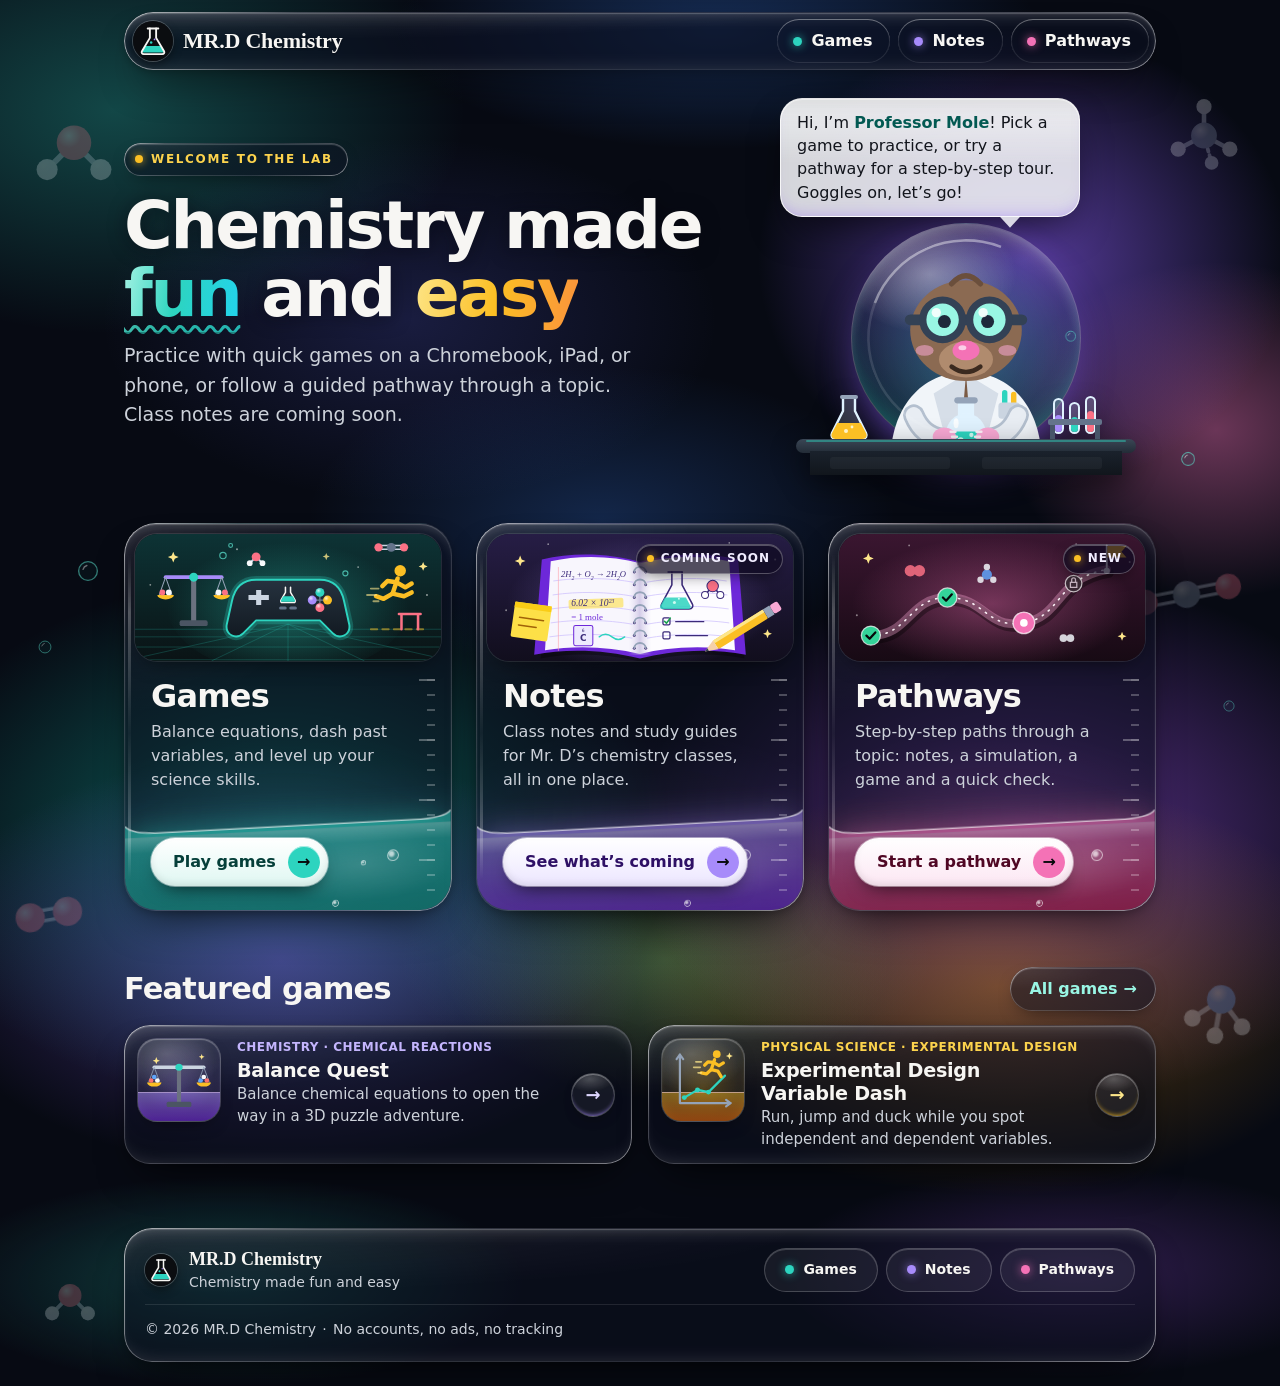
==== commit d14702e9: "Add Pathways section with Limiting Reactants pathway and Recipe Builder sim New mrdchemistry.com/pat" ====
--- a/index.html
+++ b/index.html
@@ -5,12 +5,12 @@
   <meta name="viewport" content="width=device-width, initial-scale=1">
   <meta http-equiv="Content-Security-Policy" content="default-src 'self'; script-src 'none'; style-src 'self'; img-src 'self'; font-src 'none'; connect-src 'none'; object-src 'none'; base-uri 'none'; form-action 'none'">
   <title>MR.D Chemistry</title>
-  <meta name="description" content="MR.D Chemistry — chemistry made fun and easy. Practice games and class notes for Mr. D's students.">
+  <meta name="description" content="MR.D Chemistry — chemistry made fun and easy. Practice games, guided pathways and class notes for Mr. D's students.">
   <meta name="theme-color" content="#070a13">
   <meta name="color-scheme" content="dark">
   <link rel="icon" href="assets/favicon.svg" type="image/svg+xml">
   <link rel="stylesheet" href="assets/site.css?v=20261014">
-  <link rel="stylesheet" href="assets/home.css?v=20261015f">
+  <link rel="stylesheet" href="assets/home.css?v=20261103">
 </head>
 <body class="home">
   <!-- Floating molecules and bubbles. Pure decoration: drawn once here, moved by CSS (assets/home.css).
@@ -94,6 +94,7 @@
         <nav class="top-nav" aria-label="Site">
           <a class="nav-games" href="https://games.mrdchemistry.com/">Games</a>
           <a class="nav-notes" href="https://notes.mrdchemistry.com/">Notes</a>
+          <a class="nav-pathways" href="pathways/">Pathways</a>
         </nav>
       </div>
     </div>
@@ -104,12 +105,12 @@
       <div class="hero-text">
         <p class="eyebrow glass">Welcome to the lab</p>
         <h2 id="hero-title">Chemistry made <span class="fun">fun</span> and <span class="easy">easy</span></h2>
-        <p class="lead">Practice with quick games on a Chromebook, iPad, or phone. Class notes are coming soon.</p>
+        <p class="lead">Practice with quick games on a Chromebook, iPad, or phone, or follow a guided pathway through a topic. Class notes are coming soon.</p>
       </div>
 
       <figure class="mascot">
         <figcaption class="say">
-          Hi, I’m <strong>Professor Mole</strong>! Pick a game to practice. Class notes are on the way. Goggles on, let’s go!
+          Hi, I’m <strong>Professor Mole</strong>! Pick a game to practice, or try a pathway for a step-by-step tour. Goggles on, let’s go!
         </figcaption>
         <div class="mascot-stage">
           <img class="mole" src="assets/professor-mole.svg" alt="Professor Mole, a friendly mole in lab goggles and a lab coat, holding a flask" width="120" height="120">
@@ -160,6 +161,27 @@
           </span>
         </a>
       </li>
+      <li>
+        <a class="door door--pathways glass" href="pathways/">
+          <span class="beaker" aria-hidden="true">
+            <span class="beaker-liquid">
+              <svg class="meniscus" viewBox="0 0 400 16" preserveAspectRatio="none" focusable="false"><use href="#meniscus"/></svg>
+              <span class="bub bub-1"></span>
+              <span class="bub bub-2"></span>
+              <span class="bub bub-3"></span>
+            </span>
+          </span>
+          <span class="door-cover">
+            <img src="assets/cover-pathways.svg" alt="" width="480" height="200">
+            <span class="door-tag">New</span>
+          </span>
+          <span class="door-body">
+            <span class="door-title">Pathways</span>
+            <span class="door-blurb">Step-by-step paths through a topic: notes, a simulation, a game and a quick check.</span>
+            <span class="door-cta" aria-hidden="true">Start a pathway <span class="arrow">→</span></span>
+          </span>
+        </a>
+      </li>
     </ul>
 
     <section class="featured wrap" aria-labelledby="featured-title">
@@ -204,6 +226,7 @@
         <nav class="footer-nav" aria-label="Footer">
           <a class="nav-games" href="https://games.mrdchemistry.com/">Games</a>
           <a class="nav-notes" href="https://notes.mrdchemistry.com/">Notes</a>
+          <a class="nav-pathways" href="pathways/">Pathways</a>
         </nav>
         <p class="footer-legal dot-list"><span>© 2026 MR.D Chemistry</span><span>No accounts, no ads, no tracking</span></p>
       </div>
--- a/assets/home.css
+++ b/assets/home.css
@@ -279,9 +279,9 @@
   right: 0;
   bottom: 12px;
   display: grid;
-  grid-template-columns: 1fr 1fr;
+  grid-template-columns: 1fr 1fr 1fr;
   gap: 4px;
-  width: min(320px, calc(100% - 32px));
+  width: min(420px, calc(100% - 24px));
   margin: 0 auto;
   padding: 5px;
   border-radius: 999px;
@@ -295,7 +295,7 @@
   justify-content: center;
   gap: 9px;
   min-height: 48px;
-  padding: 0 18px;
+  padding: 0 12px;
   border-radius: 999px;
   color: var(--ink);
   font-weight: 700;
@@ -318,6 +318,12 @@
 .footer-nav .nav-notes::before {
   background: var(--violet);
   box-shadow: 0 0 10px rgba(167, 139, 250, 0.8);
+}
+
+.top-nav .nav-pathways::before,
+.footer-nav .nav-pathways::before {
+  background: #f472b6;
+  box-shadow: 0 0 10px rgba(244, 114, 182, 0.8);
 }
 
 .top-nav a:hover,
@@ -586,6 +592,17 @@
   --cta-ink: #2e1065;
 }
 
+.door--pathways {
+  --accent: #f472b6;
+  --accent-soft: rgba(244, 114, 182, 0.16);
+  --accent-glow: rgba(244, 114, 182, 0.6);
+  --liq-top: rgba(244, 114, 182, 0.44);
+  --liq-bot: rgba(131, 24, 67, 0.88);
+  --liq-glow: rgba(244, 114, 182, 0.4);
+  --cta-bot: #fce7f3;
+  --cta-ink: #500724;
+}
+
 /* the inside of the beaker: clips the liquid to the glass */
 .beaker {
   position: absolute;
@@ -703,6 +720,10 @@
 
 .door--notes .door-cover {
   background: #15112a;
+}
+
+.door--pathways .door-cover {
+  background: #170a14;
 }
 
 .door-cover img {
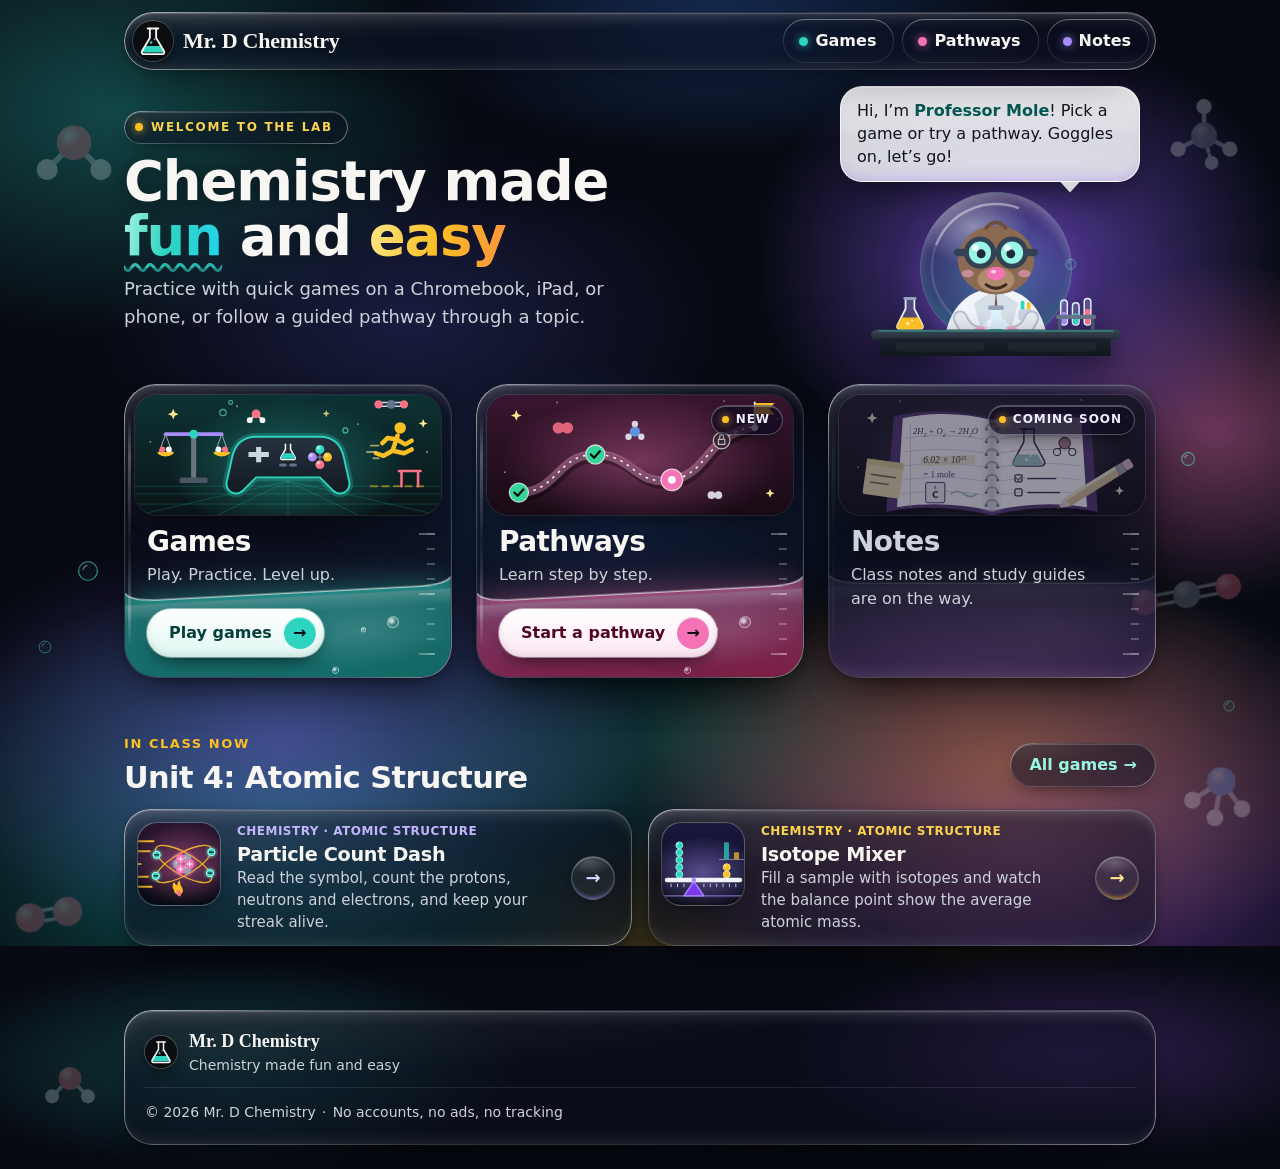
==== commit 9892e0cc: "Unify the site look: shared bar, unit strip, compact cards - Rename to Mr. D Chemistry; navigation o" ====
--- a/index.html
+++ b/index.html
@@ -4,17 +4,17 @@
   <meta charset="utf-8">
   <meta name="viewport" content="width=device-width, initial-scale=1">
   <meta http-equiv="Content-Security-Policy" content="default-src 'self'; script-src 'none'; style-src 'self'; img-src 'self'; font-src 'none'; connect-src 'none'; object-src 'none'; base-uri 'none'; form-action 'none'">
-  <title>MR.D Chemistry</title>
-  <meta name="description" content="MR.D Chemistry — chemistry made fun and easy. Practice games, guided pathways and class notes for Mr. D's students.">
+  <title>Mr. D Chemistry</title>
+  <meta name="description" content="Mr. D Chemistry — chemistry made fun and easy. Practice games, guided pathways and class notes for Mr. D's students.">
   <meta name="theme-color" content="#070a13">
   <meta name="color-scheme" content="dark">
   <link rel="icon" href="assets/favicon.svg" type="image/svg+xml">
-  <link rel="stylesheet" href="assets/site.css?v=20261014">
-  <link rel="stylesheet" href="assets/home.css?v=20261103">
+  <link rel="stylesheet" href="assets/site.css?v=20261115">
+  <link rel="stylesheet" href="assets/home.css?v=20261115">
 </head>
 <body class="home">
   <!-- Floating molecules and bubbles. Pure decoration: drawn once here, moved by CSS (assets/home.css).
-       The <symbol>s also hold the liquid surface (meniscus) used in the Games / Notes beakers. -->
+       The <symbol>s also hold the liquid surface (meniscus) used in the Games / Pathways / Notes beakers. -->
   <div class="lab-bg" aria-hidden="true">
     <svg class="sprite" width="0" height="0" focusable="false">
       <defs>
@@ -89,12 +89,12 @@
       <div class="bar">
         <h1 class="brand">
           <img class="brand-mark" src="assets/favicon.svg" alt="" width="40" height="40">
-          <span>MR.D Chemistry</span>
+          <span>Mr. D Chemistry</span>
         </h1>
         <nav class="top-nav" aria-label="Site">
           <a class="nav-games" href="https://games.mrdchemistry.com/">Games</a>
+          <a class="nav-pathways" href="pathways/">Pathways</a>
           <a class="nav-notes" href="https://notes.mrdchemistry.com/">Notes</a>
-          <a class="nav-pathways" href="pathways/">Pathways</a>
         </nav>
       </div>
     </div>
@@ -105,12 +105,12 @@
       <div class="hero-text">
         <p class="eyebrow glass">Welcome to the lab</p>
         <h2 id="hero-title">Chemistry made <span class="fun">fun</span> and <span class="easy">easy</span></h2>
-        <p class="lead">Practice with quick games on a Chromebook, iPad, or phone, or follow a guided pathway through a topic. Class notes are coming soon.</p>
+        <p class="lead">Practice with quick games on a Chromebook, iPad, or phone, or follow a guided pathway through a topic.</p>
       </div>
 
       <figure class="mascot">
         <figcaption class="say">
-          Hi, I’m <strong>Professor Mole</strong>! Pick a game to practice, or try a pathway for a step-by-step tour. Goggles on, let’s go!
+          Hi, I’m <strong>Professor Mole</strong>! Pick a game or try a pathway. Goggles on, let’s go!
         </figcaption>
         <div class="mascot-stage">
           <img class="mole" src="assets/professor-mole.svg" alt="Professor Mole, a friendly mole in lab goggles and a lab coat, holding a flask" width="120" height="120">
@@ -135,29 +135,8 @@
           </span>
           <span class="door-body">
             <span class="door-title">Games</span>
-            <span class="door-blurb">Balance equations, dash past variables, and level up your science skills.</span>
+            <span class="door-blurb">Play. Practice. Level up.</span>
             <span class="door-cta" aria-hidden="true">Play games <span class="arrow">→</span></span>
-          </span>
-        </a>
-      </li>
-      <li>
-        <a class="door door--notes glass" href="https://notes.mrdchemistry.com/">
-          <span class="beaker" aria-hidden="true">
-            <span class="beaker-liquid">
-              <svg class="meniscus" viewBox="0 0 400 16" preserveAspectRatio="none" focusable="false"><use href="#meniscus"/></svg>
-              <span class="bub bub-1"></span>
-              <span class="bub bub-2"></span>
-              <span class="bub bub-3"></span>
-            </span>
-          </span>
-          <span class="door-cover">
-            <img src="assets/cover-notes.svg" alt="" width="480" height="200">
-            <span class="door-tag">Coming soon</span>
-          </span>
-          <span class="door-body">
-            <span class="door-title">Notes</span>
-            <span class="door-blurb">Class notes and study guides for Mr. D’s chemistry classes, all in one place.</span>
-            <span class="door-cta" aria-hidden="true">See what’s coming <span class="arrow">→</span></span>
           </span>
         </a>
       </li>
@@ -177,37 +156,61 @@
           </span>
           <span class="door-body">
             <span class="door-title">Pathways</span>
-            <span class="door-blurb">Step-by-step paths through a topic: notes, a simulation, a game and a quick check.</span>
+            <span class="door-blurb">Learn step by step.</span>
             <span class="door-cta" aria-hidden="true">Start a pathway <span class="arrow">→</span></span>
           </span>
         </a>
       </li>
+      <li>
+        <div class="door door--notes glass">
+          <span class="beaker" aria-hidden="true">
+            <span class="beaker-liquid">
+              <svg class="meniscus" viewBox="0 0 400 16" preserveAspectRatio="none" focusable="false"><use href="#meniscus"/></svg>
+            </span>
+          </span>
+          <span class="door-cover">
+            <img src="assets/cover-notes.svg" alt="" width="480" height="200">
+            <span class="door-tag">Coming soon</span>
+          </span>
+          <span class="door-body">
+            <span class="door-title">Notes</span>
+            <span class="door-blurb">Class notes and study guides are on the way.</span>
+          </span>
+        </div>
+      </li>
     </ul>
 
+    <!-- New unit: edit the text in h2#featured-title below. In each feature-list <li>,
+         edit the <a href>, <img src> (keep alt="" for decorative art), both feature-tag
+         spans (subject/topic), feature-title, and feature-blurb. Copy a whole <li>
+         to add a game, or remove one to drop it. Keep the All games link unchanged. -->
     <section class="featured wrap" aria-labelledby="featured-title">
       <div class="featured-head">
-        <h2 id="featured-title">Featured games</h2>
+        <div>
+          <p class="eyebrow">In class now</p>
+          <h2 id="featured-title">Unit 4: Atomic Structure</h2>
+        </div>
         <a class="see-all glass" href="https://games.mrdchemistry.com/">All games <span aria-hidden="true">→</span></a>
       </div>
       <ul class="feature-list">
         <li>
-          <a class="feature feature--violet glass" href="https://games.mrdchemistry.com/games/balance-quest/">
-            <span class="feature-art"><img src="assets/great-scale.svg" alt="" width="128" height="120"></span>
+          <a class="feature glass" href="https://games.mrdchemistry.com/games/particle-dash/">
+            <span class="feature-art"><img src="assets/cover-particle-dash.svg" alt="" width="320" height="180"></span>
             <span class="feature-body">
-              <span class="feature-tag dot-list"><span>Chemistry</span><span>Chemical Reactions</span></span>
-              <span class="feature-title">Balance Quest</span>
-              <span class="feature-blurb">Balance chemical equations to open the way in a 3D puzzle adventure.</span>
+              <span class="feature-tag dot-list"><span>Chemistry</span><span>Atomic Structure</span></span>
+              <span class="feature-title">Particle Count Dash</span>
+              <span class="feature-blurb">Read the symbol, count the protons, neutrons and electrons, and keep your streak alive.</span>
             </span>
             <span class="feature-go" aria-hidden="true"><span class="arrow">→</span></span>
           </a>
         </li>
         <li>
-          <a class="feature feature--amber glass" href="https://games.mrdchemistry.com/games/quiz-dash/">
-            <span class="feature-art"><img src="assets/variable-dash.svg" alt="" width="120" height="120"></span>
+          <a class="feature feature--amber glass" href="https://games.mrdchemistry.com/games/isotope-mixer/">
+            <span class="feature-art"><img src="assets/cover-isotope-mixer.svg" alt="" width="320" height="180"></span>
             <span class="feature-body">
-              <span class="feature-tag dot-list"><span>Physical Science</span><span>Experimental Design</span></span>
-              <span class="feature-title">Experimental Design Variable Dash</span>
-              <span class="feature-blurb">Run, jump and duck while you spot independent and dependent variables.</span>
+              <span class="feature-tag dot-list"><span>Chemistry</span><span>Atomic Structure</span></span>
+              <span class="feature-title">Isotope Mixer</span>
+              <span class="feature-blurb">Fill a sample with isotopes and watch the balance point show the average atomic mass.</span>
             </span>
             <span class="feature-go" aria-hidden="true"><span class="arrow">→</span></span>
           </a>
@@ -221,14 +224,9 @@
       <div class="footer-inner glass">
         <p class="footer-brand">
           <img class="brand-mark" src="assets/favicon.svg" alt="" width="32" height="32">
-          <span><strong>MR.D Chemistry</strong><br><span class="footer-tagline">Chemistry made fun and easy</span></span>
+          <span><strong>Mr. D Chemistry</strong><br><span class="footer-tagline">Chemistry made fun and easy</span></span>
         </p>
-        <nav class="footer-nav" aria-label="Footer">
-          <a class="nav-games" href="https://games.mrdchemistry.com/">Games</a>
-          <a class="nav-notes" href="https://notes.mrdchemistry.com/">Notes</a>
-          <a class="nav-pathways" href="pathways/">Pathways</a>
-        </nav>
-        <p class="footer-legal dot-list"><span>© 2026 MR.D Chemistry</span><span>No accounts, no ads, no tracking</span></p>
+        <p class="footer-legal dot-list"><span>© 2026 Mr. D Chemistry</span><span>No accounts, no ads, no tracking</span></p>
       </div>
     </div>
   </footer>
--- a/assets/home.css
+++ b/assets/home.css
@@ -10,11 +10,12 @@
       720px and up: the floating header bar, and only after the page has scrolled 40px
       and content slides under it (a CSS scroll timeline shows a frost layer; no JavaScript).
       Browsers without scroll timelines get a darker, unblurred bar.
-      Phones: the floating Games / Notes tab bar at the bottom of the screen.
+      Phones: the floating Games / Pathways / Notes tab bar at the bottom of the screen.
     Any blurred surface on screen is redrawn on every animation frame, so the cards,
     speech bubble and "Coming soon" tag are tinted, not blurred.
-  - The Games / Notes cards are glass beakers: coloured liquid with a meniscus, measuring
-    marks and a few rising bubbles. The liquid sloshes once when the page opens.
+  - The destination cards are glass beakers: coloured liquid with a meniscus and
+    measuring marks. Linked cards have rising bubbles and slosh once on page load;
+    the dimmed Notes beaker holds still.
   - Motion: transform/opacity only. Molecules and bubbles drift in the side margins, never
     behind a blurred surface; on phones the beakers hold still because the tab bar floats
     over them. Where the browser can tell (Chrome 133+) the motion pauses once the page is
@@ -58,7 +59,7 @@
   pointer-events: none;
 }
 
-/* hero + Games/Notes: measured from the top of <main> */
+/* hero + destination cards: measured from the top of <main> */
 main::before {
   top: -110px;
   bottom: 0;
@@ -74,7 +75,7 @@
     radial-gradient(320px 200px at 52% 1000px, rgba(251, 191, 36, 0.22), rgba(251, 191, 36, 0) 70%);
 }
 
-/* featured games: measured from the bottom of <main> */
+/* class games: measured from the bottom of <main> */
 main::after {
   bottom: -40px;
   height: 640px;
@@ -271,7 +272,7 @@
   box-shadow: 0 0 0 1px rgba(255, 255, 255, 0.22), 0 4px 10px rgba(0, 0, 0, 0.4);
 }
 
-/* phones: Games / Notes float in a glass tab bar at the bottom of the screen */
+/* phones: Games / Pathways / Notes float in a glass tab bar at the bottom of the screen */
 .top-nav {
   position: fixed;
   z-index: 30;
@@ -293,9 +294,9 @@
   display: inline-flex;
   align-items: center;
   justify-content: center;
-  gap: 9px;
+  gap: 7px;
   min-height: 48px;
-  padding: 0 12px;
+  padding: 0 8px;
   border-radius: 999px;
   color: var(--ink);
   font-weight: 700;
@@ -304,8 +305,7 @@
   transition: background-color 0.2s ease;
 }
 
-.top-nav a::before,
-.footer-nav a::before {
+.top-nav a::before {
   content: "";
   width: 9px;
   height: 9px;
@@ -314,14 +314,12 @@
   box-shadow: 0 0 10px rgba(45, 212, 191, 0.8);
 }
 
-.top-nav .nav-notes::before,
-.footer-nav .nav-notes::before {
+.top-nav .nav-notes::before {
   background: var(--violet);
   box-shadow: 0 0 10px rgba(167, 139, 250, 0.8);
 }
 
-.top-nav .nav-pathways::before,
-.footer-nav .nav-pathways::before {
+.top-nav .nav-pathways::before {
   background: #f472b6;
   box-shadow: 0 0 10px rgba(244, 114, 182, 0.8);
 }
@@ -336,16 +334,22 @@
 
 .hero {
   display: grid;
-  gap: 18px;
-  padding-top: 26px;
-  padding-bottom: 28px;
+  gap: 12px;
+  padding-top: 12px;
+  padding-bottom: 16px;
+}
+
+.hero-text {
+  display: flex;
+  flex-direction: column;
 }
 
 .eyebrow.glass {
+  align-self: flex-start;
   display: inline-flex;
   align-items: center;
   gap: 8px;
-  margin: 0 0 16px;
+  margin: 0 0 10px;
   padding: 6px 14px 6px 10px;
   border-radius: 999px;
   color: #fcd34d;
@@ -365,12 +369,12 @@
 }
 
 .hero h2 {
-  margin: 0 0 14px;
+  margin: 0 0 10px;
   font-family: var(--sans);
-  font-size: clamp(2.45rem, 1.45rem + 3.9vw, 4.15rem);
+  font-size: clamp(2rem, 1.3rem + 3vw, 3.4rem);
   font-weight: 800;
   line-height: 1.02;
-  letter-spacing: -0.035em;
+  letter-spacing: -0.02em;
   text-wrap: balance;
   text-shadow: 0 2px 18px rgba(7, 10, 19, 0.55);
 }
@@ -539,7 +543,7 @@
   to { opacity: 1; transform: none; }
 }
 
-/* ---------- Big Games / Notes cards ---------- */
+/* ---------- Big Games / Pathways / Notes cards ---------- */
 
 .doors {
   display: grid;
@@ -582,14 +586,25 @@
 }
 
 .door--notes {
-  --accent: var(--violet);
   --accent-soft: rgba(167, 139, 250, 0.16);
-  --accent-glow: rgba(167, 139, 250, 0.6);
   --liq-top: rgba(167, 139, 250, 0.44);
   --liq-bot: rgba(76, 29, 149, 0.88);
   --liq-glow: rgba(167, 139, 250, 0.4);
-  --cta-bot: #ece6ff;
-  --cta-ink: #2e1065;
+  color: var(--ink-2);
+}
+
+/* Notes rests until it is ready; keep text opaque and dim only decoration. */
+.door--notes .door-cover img {
+  filter: saturate(0.3);
+  opacity: 0.55;
+}
+
+.door--notes .beaker {
+  opacity: 0.2;
+}
+
+.door--notes .beaker-liquid {
+  animation: none;
 }
 
 .door--pathways {
@@ -688,7 +703,7 @@
 }
 
 /* accent ring + glow, faded in on hover (opacity only) */
-.door::after,
+.door[href]::after,
 .feature::after {
   content: "";
   position: absolute;
@@ -703,7 +718,7 @@
   pointer-events: none;
 }
 
-.door:hover {
+.door[href]:hover {
   color: var(--ink);
 }
 
@@ -713,7 +728,8 @@
   display: block;
   overflow: hidden;
   border-radius: 22px;
-  aspect-ratio: 480 / 200;
+  height: 120px;
+  flex: none;
   background: #0b1416;
   box-shadow: 0 0 0 1px rgba(255, 255, 255, 0.1), 0 10px 22px -12px rgba(0, 0, 0, 0.7);
 }
@@ -730,6 +746,7 @@
   display: block;
   width: 100%;
   height: 100%;
+  object-fit: cover;
   transition: transform 0.35s ease;
 }
 
@@ -791,12 +808,12 @@
   font-size: 1.75rem;
   font-weight: 800;
   line-height: 1.1;
-  letter-spacing: -0.025em;
+  letter-spacing: -0.02em;
   text-wrap: balance;
 }
 
 .door-blurb {
-  margin-bottom: 40px; /* the button floats in the liquid; the words stay above it */
+  margin-bottom: 16px; /* leave a little air above the liquid and button */
   color: var(--ink-2);
   line-height: 1.5;
   text-wrap: pretty;
@@ -842,13 +859,12 @@
 .door:focus-visible,
 .feature:focus-visible,
 .see-all:focus-visible,
-.top-nav a:focus-visible,
-.footer-nav a:focus-visible {
+.top-nav a:focus-visible {
   outline: 3px solid var(--focus);
   outline-offset: 4px;
 }
 
-/* ---------- Featured games ---------- */
+/* ---------- This unit in class ---------- */
 
 .featured {
   margin-top: 56px;
@@ -868,7 +884,7 @@
   font-family: var(--sans);
   font-size: clamp(1.5rem, 1.2rem + 1vw, 1.9rem);
   font-weight: 800;
-  letter-spacing: -0.025em;
+  letter-spacing: -0.02em;
 }
 
 .see-all.glass {
@@ -907,10 +923,8 @@
   --accent-hi: #ddd6fe;
   --accent-soft: rgba(167, 139, 250, 0.3);
   --accent-glow: rgba(167, 139, 250, 0.55);
-  --vial-top: rgba(167, 139, 250, 0.5);
-  --vial-bot: rgba(76, 29, 149, 0.88);
   display: grid;
-  grid-template-columns: 64px minmax(0, 1fr);
+  grid-template-columns: 64px minmax(0, 1fr) auto;
   align-items: start; /* side-by-side cards: tags and titles line up */
   gap: 14px;
   width: 100%;
@@ -927,8 +941,6 @@
   --accent-hi: #fde68a;
   --accent-soft: rgba(251, 191, 36, 0.28);
   --accent-glow: rgba(251, 191, 36, 0.5);
-  --vial-top: rgba(251, 191, 36, 0.42);
-  --vial-bot: rgba(146, 64, 14, 0.85);
 }
 
 .feature:hover {
@@ -937,6 +949,7 @@
 
 /* app-icon style tile: a smaller lens nested in the card */
 .feature-art {
+  overflow: hidden;
   display: grid;
   place-items: center;
   width: 64px;
@@ -949,28 +962,11 @@
   box-shadow: inset 0 1px 1px rgba(255, 255, 255, 0.3), inset 0 -10px 16px -12px var(--accent), 0 8px 18px -10px rgba(0, 0, 0, 0.7);
 }
 
-/* coloured liquid in the bottom of the tile, with a bright meniscus line */
-.feature-art {
-  position: relative;
-  overflow: hidden;
-}
-
-.feature-art::before {
-  content: "";
-  position: absolute;
-  left: 0;
-  right: 0;
-  bottom: 0;
-  height: 36%;
-  border-top: 1.5px solid rgba(255, 255, 255, 0.5);
-  background: linear-gradient(180deg, var(--vial-top), var(--vial-bot));
-}
-
 .feature-art img {
-  position: relative;
   display: block;
-  width: 50px;
-  height: auto;
+  width: 100%;
+  height: 100%;
+  object-fit: cover;
 }
 
 .feature-body {
@@ -1005,8 +1001,8 @@
 }
 
 .feature-go {
-  display: none;
   align-self: center;
+  color: var(--accent-hi);
 }
 
 /* ---------- Footer ---------- */
@@ -1054,32 +1050,6 @@
   font-size: 0.875rem;
 }
 
-.footer-nav {
-  display: flex;
-  gap: 8px;
-}
-
-.footer-nav a {
-  display: inline-flex;
-  align-items: center;
-  gap: 9px;
-  min-height: 44px;
-  padding: 0 20px;
-  border: 1px solid rgba(255, 255, 255, 0.2);
-  border-radius: 999px;
-  background-color: rgba(255, 255, 255, 0.06);
-  box-shadow: inset 0 1px 0 rgba(255, 255, 255, 0.18);
-  color: var(--ink);
-  font-weight: 600;
-  text-decoration: none;
-  transition: background-color 0.2s ease;
-}
-
-.footer-nav a:hover {
-  background-color: rgba(255, 255, 255, 0.14);
-  color: #fff;
-}
-
 .footer-legal {
   flex-basis: 100%;
   padding-top: 14px;
@@ -1116,21 +1086,21 @@
 /* ---------- Hover: only on devices that really hover ---------- */
 
 @media (hover: hover) and (pointer: fine) {
-  .door:hover,
+  .door[href]:hover,
   .feature:hover {
     transform: translateY(-4px);
   }
 
-  .door:hover::after,
+  .door[href]:hover::after,
   .feature:hover::after {
     opacity: 1;
   }
 
-  .door:hover .door-cover img {
+  .door[href]:hover .door-cover img {
     transform: scale(1.04);
   }
 
-  .door:hover .arrow,
+  .door[href]:hover .arrow,
   .feature:hover .arrow {
     transform: translateX(4px);
   }
@@ -1141,7 +1111,7 @@
 
   /* wake the settled lab back up while the pointer is on it */
   .mascot:hover .mole,
-  .door:hover .bub {
+  .door[href]:hover .bub {
     animation-iteration-count: infinite;
   }
 }
@@ -1160,7 +1130,111 @@
     padding-bottom: 76px;
   }
 
-  /* top layer: hero + Games/Notes only; it ends where <main> ends, so nothing reaches its bottom edge */
+  .hero .lead {
+    font-size: 1rem;
+    line-height: 1.45;
+  }
+
+  .mascot {
+    grid-template-columns: 112px minmax(0, 1fr);
+    gap: 12px;
+    margin: 0;
+  }
+
+  .mascot-stage {
+    width: 112px;
+    height: 112px;
+  }
+
+  .mascot-stage::before,
+  .mascot-stage::after {
+    bottom: 12px;
+    width: 100px;
+    height: 100px;
+    margin-left: -50px;
+  }
+
+  .mole {
+    width: 92px;
+    margin-left: -46px;
+  }
+
+  .say {
+    padding: 8px 10px;
+    font-size: 0.875rem;
+    line-height: 1.4;
+  }
+
+  .doors {
+    grid-template-columns: minmax(0, 1fr);
+    gap: 12px;
+  }
+
+  .door {
+    --liquid-h: 30px;
+    display: grid;
+    grid-template-columns: 104px minmax(0, 1fr);
+    align-items: center;
+    gap: 12px;
+    border-radius: 24px;
+  }
+
+  .door-cover {
+    width: 104px;
+    height: 104px;
+    border-radius: 16px;
+  }
+
+  .door-tag {
+    top: auto;
+    bottom: 4px;
+    right: 4px;
+    left: 4px;
+    justify-content: center;
+    min-height: 26px;
+    padding: 3px;
+    font-size: 0.625rem;
+    letter-spacing: 0;
+  }
+
+  .door-tag::before,
+  .door-body::before {
+    display: none;
+  }
+
+  .door-body {
+    min-width: 0;
+    gap: 4px;
+    padding: 0;
+  }
+
+  .door-title {
+    font-size: 1.375rem;
+  }
+
+  .door-blurb {
+    margin: 0;
+    font-size: 0.875rem;
+    line-height: 1.45;
+  }
+
+  .door-cta {
+    min-height: 44px;
+    gap: 6px;
+    padding: 0 6px 0 12px;
+    font-size: 0.875rem;
+  }
+
+  .door-cta .arrow {
+    width: 28px;
+    height: 28px;
+  }
+
+  .featured {
+    margin-top: 32px;
+  }
+
+  /* top layer: hero + destination cards only; it ends where <main> ends, so nothing reaches its bottom edge */
   main::before {
     background:
       radial-gradient(260px 260px at 0% 150px, rgba(45, 212, 191, 0.28), rgba(45, 212, 191, 0) 70%),
@@ -1170,7 +1244,7 @@
       radial-gradient(300px 220px at 100% 1060px, rgba(59, 130, 246, 0.3), rgba(59, 130, 246, 0) 70%);
   }
 
-  /* bottom layer: Notes card + featured games, measured up from the end of <main> */
+  /* bottom layer: Notes card + class games, measured up from the end of <main> */
   main::after {
     height: 700px;
     background:
@@ -1213,7 +1287,7 @@
 
 @media (max-width: 559px) {
   .feature {
-    grid-template-columns: 60px minmax(0, 1fr);
+    grid-template-columns: 60px minmax(0, 1fr) auto;
     gap: 12px;
   }
 
@@ -1222,13 +1296,9 @@
     height: 60px;
     border-radius: 17px;
   }
-
-  .feature-art img {
-    width: 46px;
-  }
-}
-
-@media (min-width: 560px) {
+}
+
+@media (min-width: 720px) {
   .mascot {
     grid-template-columns: 200px minmax(0, 1fr);
     gap: 20px;
@@ -1257,7 +1327,9 @@
     max-width: 24rem;
     font-size: 1.0625rem;
   }
-
+}
+
+@media (min-width: 560px) {
   .feature {
     grid-template-columns: 84px minmax(0, 1fr) auto;
     gap: 16px;
@@ -1268,10 +1340,6 @@
     width: 84px;
     height: 84px;
     border-radius: 20px;
-  }
-
-  .feature-art img {
-    width: 66px;
   }
 
   /* a small round lens with the accent arrow */
@@ -1292,7 +1360,7 @@
   }
 }
 
-/* tablets and up: the brand and Games / Notes share one floating glass bar */
+/* tablets and up: the brand and Games / Pathways / Notes share one floating glass bar */
 @media (min-width: 720px) {
   /* a card reached with Tab (or Shift+Tab) is scrolled fully into view, clear of
      the sticky bar, so its focus ring is never cut off or hidden under the bar */
@@ -1356,7 +1424,7 @@
     height: 40px;
   }
 
-  /* the nav is just two capsules inside the bar now, not a glass bar of its own */
+  /* the nav is three capsules inside the bar now, not a glass bar of its own */
   .top-nav {
     position: static;
     display: flex;
@@ -1374,7 +1442,7 @@
     display: none;
   }
 
-  /* Games / Notes: small glass capsules inside the bar */
+  /* Games / Pathways / Notes: small glass capsules inside the bar */
   .top-nav {
     gap: 8px;
   }
@@ -1391,7 +1459,7 @@
   }
 
   .hero {
-    padding-top: 36px;
+    padding-top: 20px;
   }
 
   .mol {
@@ -1427,15 +1495,15 @@
 /* laptops and up: text left, Professor Mole right */
 @media (min-width: 900px) {
   .hero {
-    grid-template-columns: minmax(0, 1fr) 380px;
+    grid-template-columns: minmax(0, 1fr) 320px;
     align-items: center;
     gap: 32px;
-    padding-top: 28px;
-    padding-bottom: 40px;
+    padding-top: 16px;
+    padding-bottom: 20px;
   }
 
   .hero .lead {
-    font-size: 1.1875rem;
+    font-size: 1.125rem;
   }
 
   .mascot {
@@ -1444,27 +1512,27 @@
       "say"
       "stage";
     justify-items: center;
-    gap: 14px;
+    gap: 10px;
     margin: 0;
   }
 
   .mascot-stage {
-    width: 340px;
-    height: 244px;
+    width: 250px;
+    height: 164px;
   }
 
   .mascot-stage::before,
   .mascot-stage::after {
-    bottom: 22px;
-    width: 230px;
-    height: 230px;
-    margin-left: -115px;
+    bottom: 12px;
+    width: 152px;
+    height: 152px;
+    margin-left: -76px;
   }
 
   .mole {
-    bottom: 13px;
-    width: 216px;
-    margin-left: -108px;
+    bottom: 6px;
+    width: 148px;
+    margin-left: -74px;
   }
 
   .say {
@@ -1493,18 +1561,15 @@
   }
 
   .door-body {
-    padding: 18px 44px 14px 16px;
-  }
-
-  .door-title {
-    font-size: 2rem;
-  }
+    padding: 12px 30px 10px 12px;
+  }
+
 }
 
 @media (min-width: 1280px) {
   .fizz-5 {
     display: block;
-    top: 372px;
+    top: 300px;
     right: calc(50% - 442px);
     width: 14px;
     animation-name: rise-short;
@@ -1618,23 +1683,22 @@
   .feature,
   .door-cover img,
   .arrow,
-  .door::after,
+  .door[href]::after,
   .feature::after,
   .glass::before,
-  .top-nav a,
-  .footer-nav a {
+  .top-nav a {
     transition: none !important;
   }
 
-  .door:hover .bub,
+  .door[href]:hover .bub,
   .mascot:hover .mole {
     animation: none !important;
   }
 
-  .door:hover,
+  .door[href]:hover,
   .feature:hover,
-  .door:hover .door-cover img,
-  .door:hover .arrow,
+  .door[href]:hover .door-cover img,
+  .door[href]:hover .arrow,
   .feature:hover .arrow {
     transform: none !important;
   }
